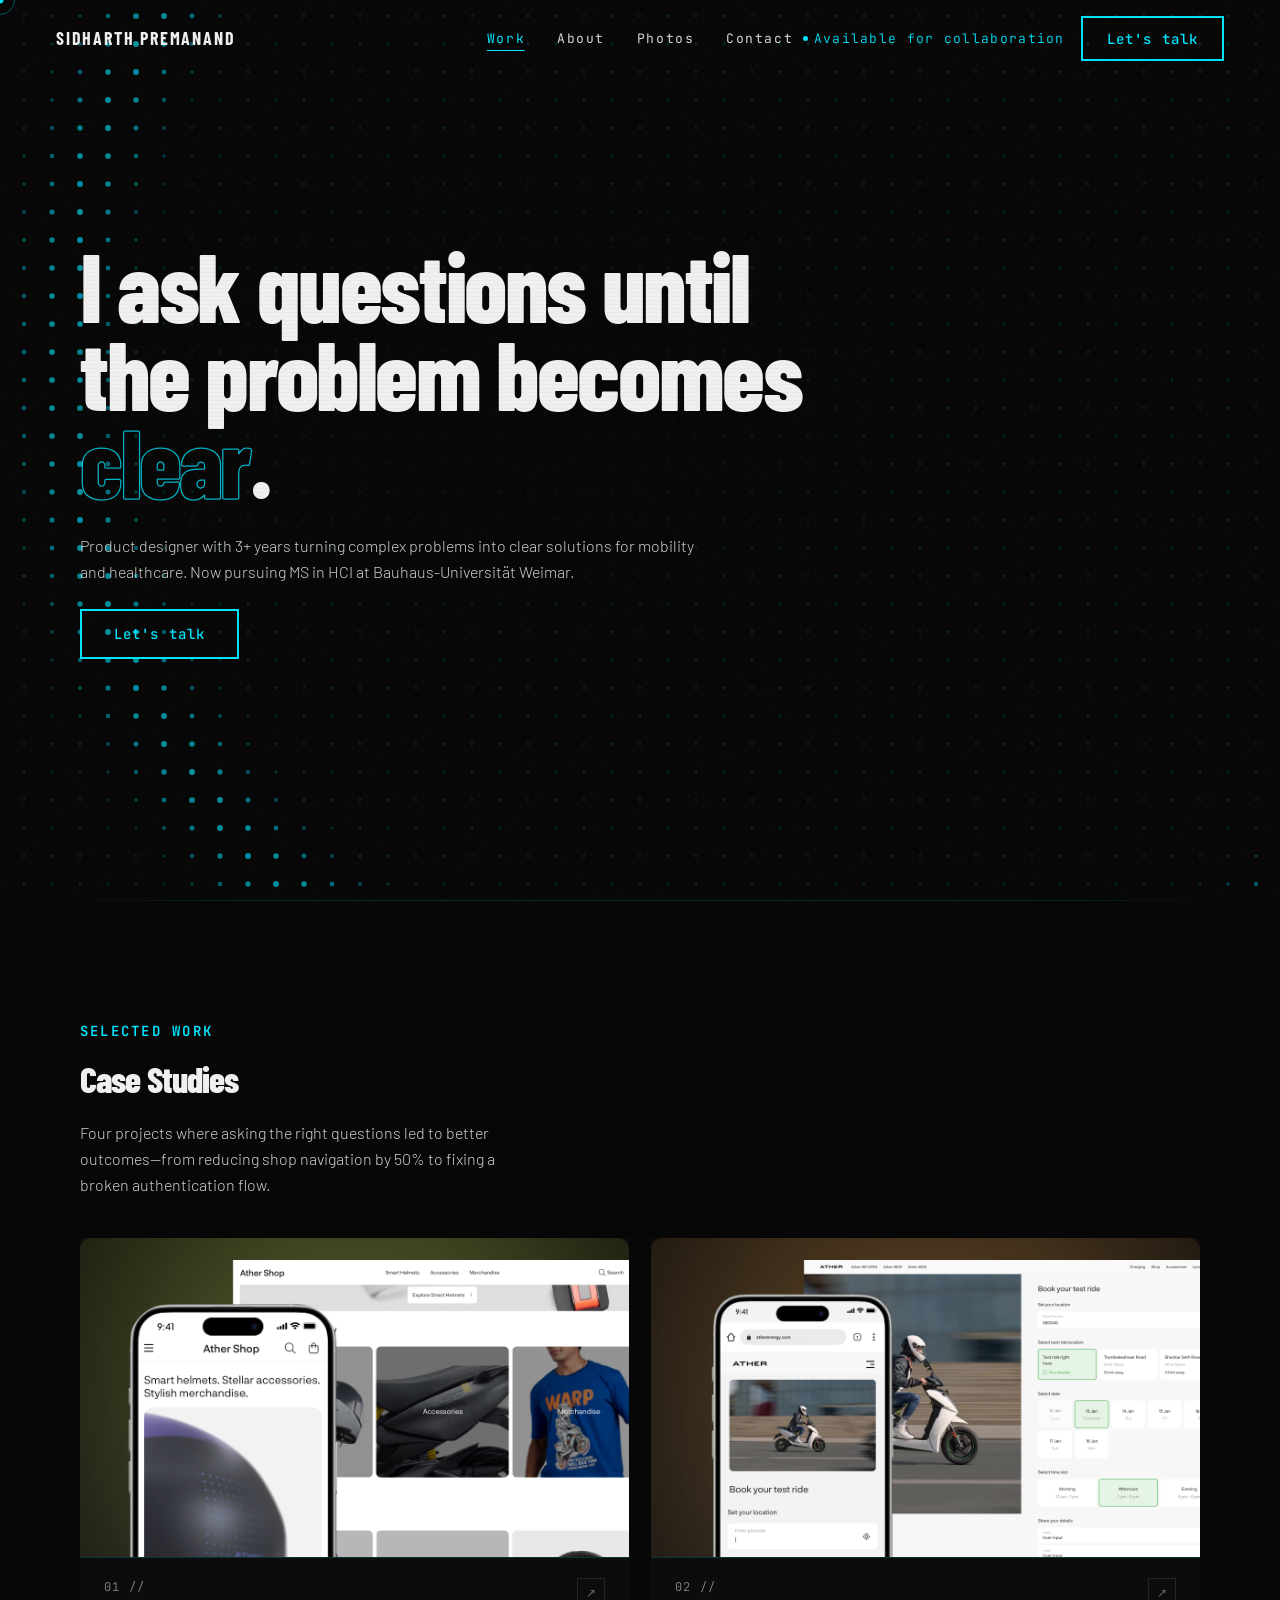
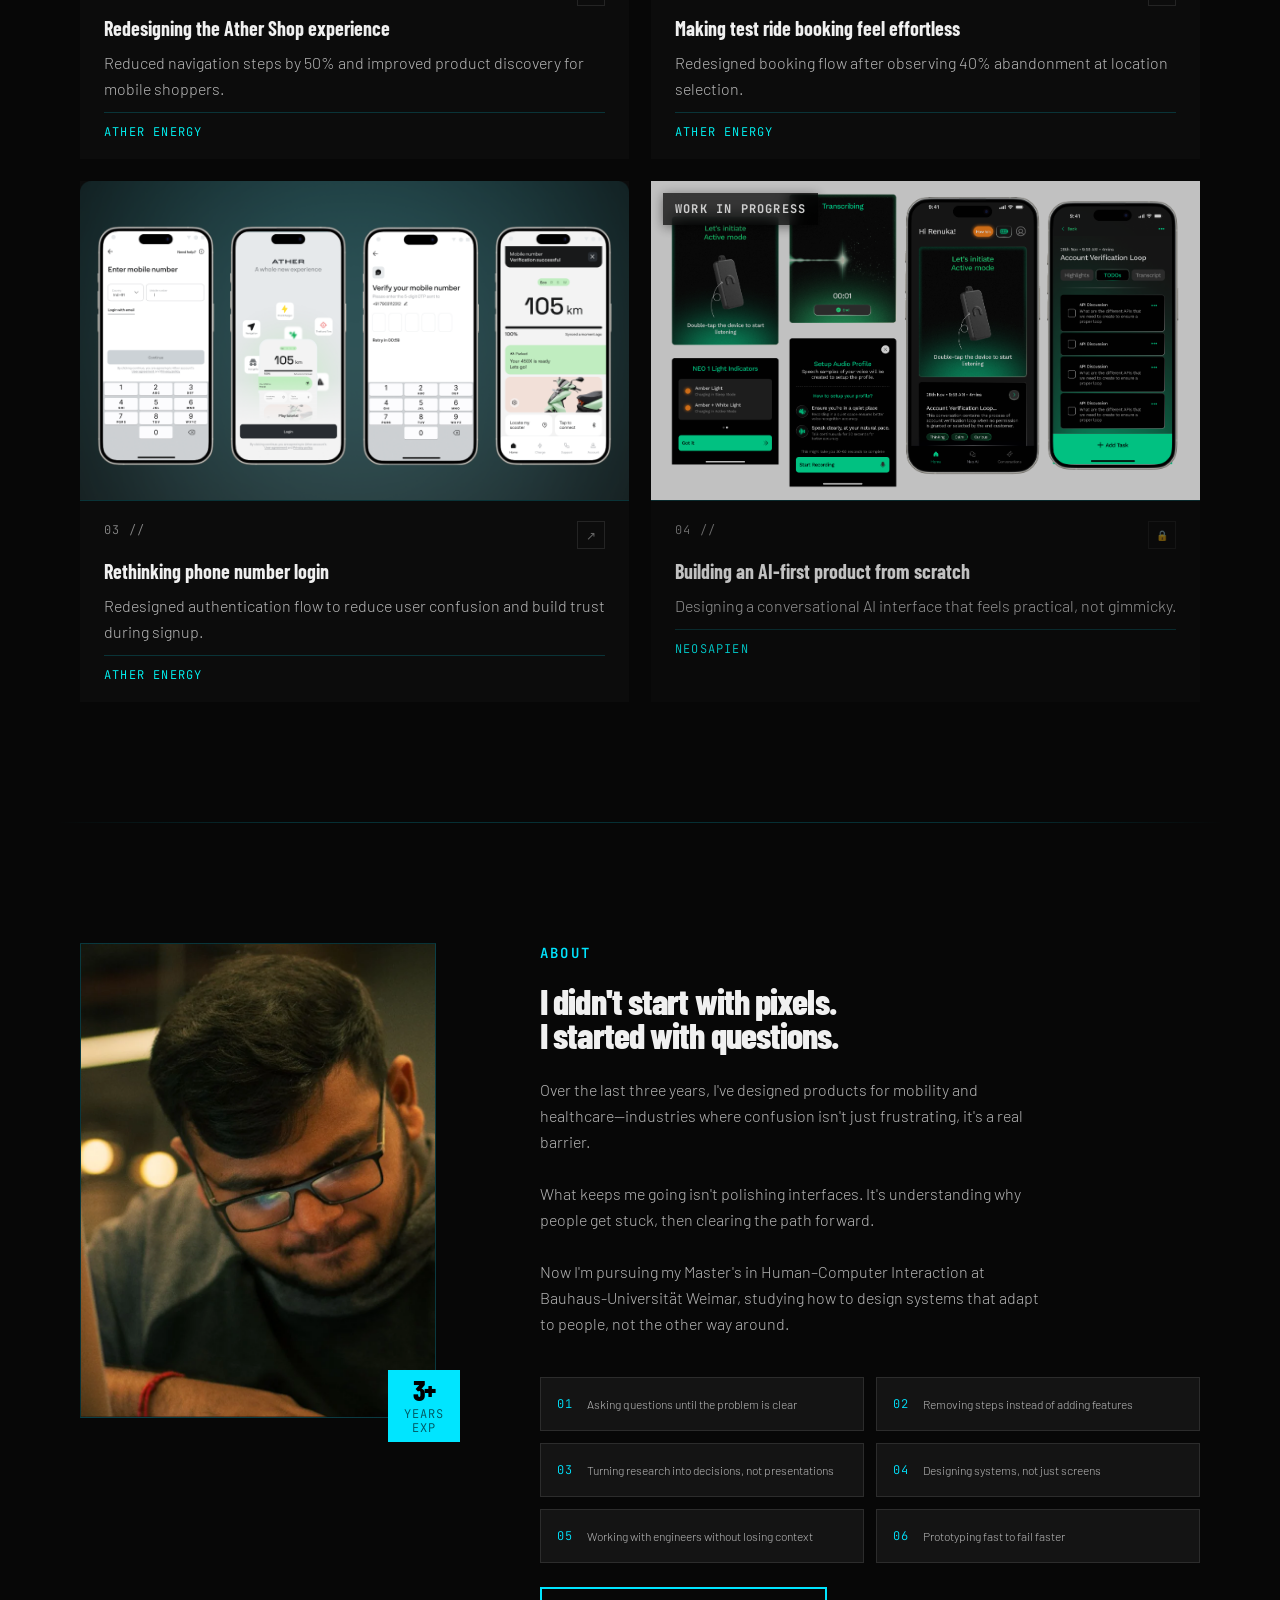
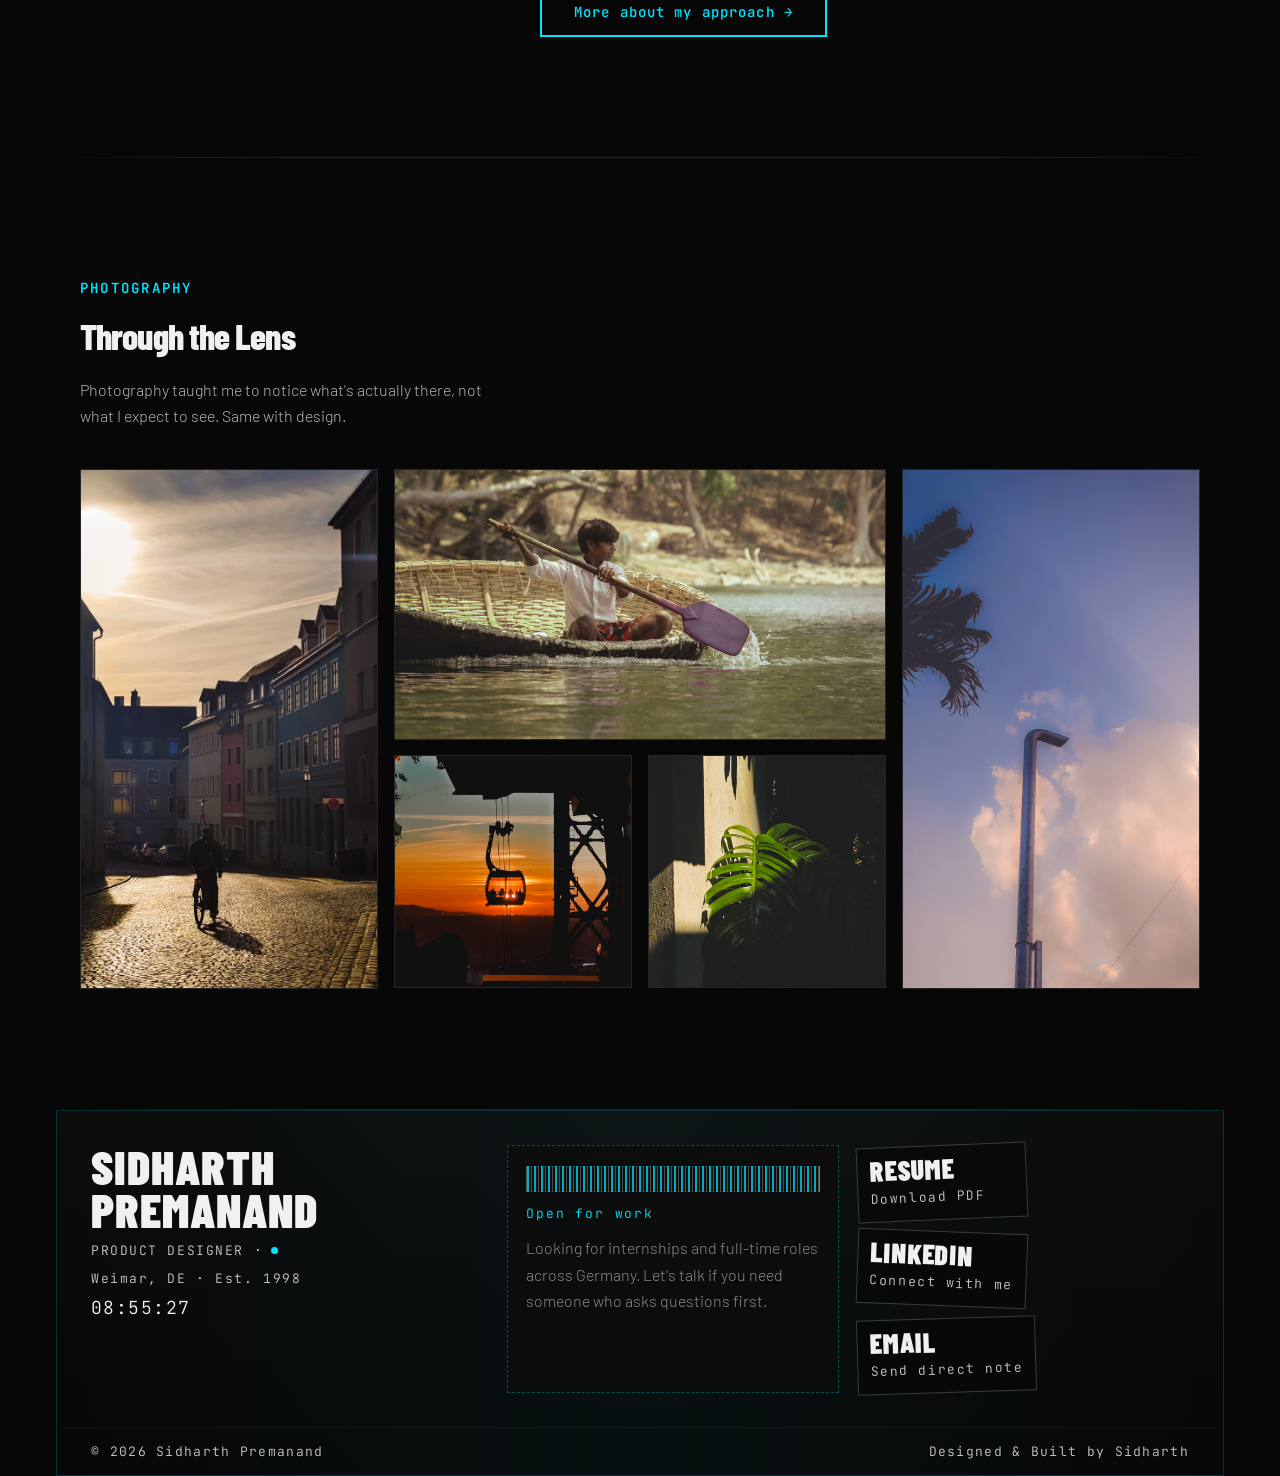
==== index.html @ a54f4f94 "First commit" ====
<!DOCTYPE html>
<html lang="en">
<head>
<meta charset="UTF-8">
<meta name="viewport" content="width=device-width, initial-scale=1.0">
<title>Sidharth Premanand — Digital Product Designer</title>
<meta name="description" content="Digital Product Designer with 3+ years experience in UX, mobility, and healthcare. Currently pursuing MS in HCI at Bauhaus-Universität Weimar, Germany.">
<meta name="author" content="Sidharth Premanand">

<!-- Open Graph -->
<meta property="og:title" content="Sidharth Premanand — Digital Product Designer">
<meta property="og:description" content="Digital Product Designer with 3+ years experience in UX, mobility, and healthcare. Currently pursuing MS in HCI at Bauhaus-Universität Weimar.">
<meta property="og:type" content="website">
<meta property="og:image" content="assets/Hero image.webp">

<!-- Twitter Card -->
<meta name="twitter:card" content="summary_large_image">
<meta name="twitter:title" content="Sidharth Premanand — Digital Product Designer">
<meta name="twitter:description" content="Digital Product Designer with 3+ years experience in UX, mobility, and healthcare. Currently pursuing MS in HCI at Bauhaus-Universität Weimar.">
<meta name="twitter:image" content="assets/Hero image.webp">

<!-- Favicon -->
<link rel="icon" type="image/svg+xml" href="data:image/svg+xml,%3Csvg xmlns='http://www.w3.org/2000/svg' viewBox='0 0 100 100'%3E%3Crect width='100' height='100' fill='%23070707'/%3E%3Ctext x='50' y='50' font-family='monospace' font-size='48' font-weight='bold' fill='%2300E5FF' text-anchor='middle' dominant-baseline='central'%3ESP%3C/text%3E%3C/svg%3E">
<link rel="preconnect" href="https://fonts.googleapis.com">
<link href="https://fonts.googleapis.com/css2?family=Barlow+Condensed:ital,wght@0,400;0,600;0,700;0,900;1,900&family=JetBrains+Mono:wght@300;400;500&family=Barlow:ital,wght@0,300;0,400;0,500;1,300&display=swap" rel="stylesheet">
<link rel="stylesheet" href="assets/css/styles.css?v=20261017a">
<link rel="stylesheet" href="assets/css/index.css">
<style>
:root{--cyan:#00E5FF;--cyan-dim:rgba(0,229,255,0.08);--cyan-border:rgba(0,229,255,0.18);--magenta:#FF006E;--yellow:#C8FF00;--white:#F0F0F0;--grey:#666;--grey-mid:#444;--grey-dim:#242424;--bg:#070707;--bg-card:#0c0c0c;--bg-raised:#121212;--radius-lg:0;--radius-md:0;--cta-padding-y:16px;--cta-padding-x:32px;--cta-font-size:0.875rem;--cta-nav-padding-y:10px;--cta-nav-padding-x:24px;--cta-nav-font-size:0.875rem;--cta-letter-spacing:0.08em;--type-hero:3.75rem;--type-hero-md:6rem;--type-section:2.25rem;--type-section-md:3rem;--type-card:1.25rem;--type-body:0.875rem;--type-body-md:1rem;--type-meta:0.75rem;--type-btn:0.875rem}
:is(.btn-primary,.btn-secondary,.section-more-link,.photo-view-more){box-sizing:border-box;height:auto;min-height:0;padding:var(--cta-padding-y) var(--cta-padding-x);display:inline-flex;align-items:center;justify-content:center;font-size:var(--type-btn);font-weight:500;letter-spacing:var(--cta-letter-spacing);line-height:1;text-decoration:none;border-radius:var(--radius-lg)}
.nav-cta{box-sizing:border-box;height:auto;min-height:0;padding:var(--cta-nav-padding-y) var(--cta-nav-padding-x);display:inline-flex;align-items:center;justify-content:center;font-size:var(--type-btn);font-weight:500;letter-spacing:var(--cta-letter-spacing);line-height:1;text-decoration:none;border-radius:var(--radius-lg)}
:is(.nav-cta,.btn-primary,.btn-secondary,.section-more-link,.photo-view-more) span{line-height:1}
*,*::before,*::after{box-sizing:border-box;margin:0;padding:0}::selection{background:var(--cyan);color:#000}html{scroll-behavior:smooth}
body{background:var(--bg);color:var(--white);font-family:'Barlow',sans-serif;font-weight:300;overflow-x:hidden}
body::before{content:'';position:fixed;inset:0;background-image:url("data:image/svg+xml,%3Csvg viewBox='0 0 200 200' xmlns='http://www.w3.org/2000/svg'%3E%3Cfilter id='n'%3E%3CfeTurbulence type='fractalNoise' baseFrequency='0.85' numOctaves='4' stitchTiles='stitch'/%3E%3C/filter%3E%3Crect width='100%25' height='100%25' filter='url(%23n)' opacity='0.04'/%3E%3C/svg%3E");pointer-events:none;z-index:1000;opacity:0.45}
.scanlines{position:fixed;inset:0;pointer-events:none;z-index:999;background:repeating-linear-gradient(0deg,transparent,transparent 3px,rgba(0,0,0,0.025) 3px,rgba(0,0,0,0.025) 4px)}

/* NAV */
nav{position:fixed;top:0;left:0;right:0;padding:16px 56px;display:flex;justify-content:space-between;align-items:center;background:transparent;border-bottom:1px solid transparent;z-index:500;transition:background 0.4s,backdrop-filter 0.4s,border-color 0.4s}
nav.scrolled{background:rgba(7,7,7,0.9);backdrop-filter:blur(18px);border-color:var(--cyan-border)}
.nav-brand{font-family:'Barlow Condensed',sans-serif;font-weight:700;font-size:18px;letter-spacing:0.1em;color:var(--white);text-decoration:none;text-transform:uppercase}
.nav-center{position:absolute;left:50%;transform:translateX(-50%);display:flex;align-items:center;gap:32px}
.nav-link{font-family:'JetBrains Mono',monospace;font-size:9px;color:var(--grey);text-decoration:none;letter-spacing:0.12em;text-transform:uppercase;transition:color 0.2s;position:relative}
.nav-link::after{content:'';position:absolute;bottom:-3px;left:0;right:0;height:1px;background:var(--cyan);transform:scaleX(0);transform-origin:left;transition:transform 0.22s ease}
.nav-link:hover{color:var(--white)}.nav-link:hover::after,.nav-link.active::after{transform:scaleX(1)}.nav-link.active{color:var(--cyan)}
.nav-right{display:flex;align-items:center;gap:16px}
.nav-status{font-family:'JetBrains Mono',monospace;font-size:9px;color:var(--cyan);display:flex;align-items:center;gap:6px;letter-spacing:0.1em}
.nav-status::before{content:'';width:5px;height:5px;background:var(--cyan);border-radius:50%;animation:blink 1.6s infinite}
.nav-cta{font-family:'JetBrains Mono',monospace;color:var(--cyan);text-transform:uppercase;border:2px solid var(--cyan);border-radius:var(--radius-lg);background:transparent;position:relative;overflow:hidden;transition:color .3s,border-color .3s}
.nav-cta span{position:relative;z-index:1}
@keyframes blink{0%,100%{opacity:1}50%{opacity:0.2}}

/* HERO */
.hero{min-height:100vh;min-height:100svh;display:block;padding:0;position:relative;overflow:hidden}
.sonar-grid{position:relative;isolation:isolate;overflow:hidden;cursor:crosshair;min-height:100vh;min-height:100svh;display:flex;flex-direction:column;justify-content:center;align-items:flex-start;padding:96px 80px;box-sizing:border-box}
.sonar-grid-canvas{position:absolute;inset:0;width:100%;height:100%;pointer-events:none;z-index:0;display:block}
.hero-readability{position:absolute;inset:0;z-index:0;pointer-events:none;background:radial-gradient(ellipse 34% 30% at 40% 45%,var(--bg) 0%,transparent 100%)}
.hero-left{position:relative;z-index:10;width:100%;max-width:42rem;margin-right:auto;text-align:left;align-self:flex-start;display:flex;flex-direction:column;align-items:flex-start;justify-content:center}
.hero-actions{display:flex;align-items:center;justify-content:flex-start;gap:16px;margin-top:24px;animation:fadeUp .8s .3s ease forwards;opacity:0}
.hero-actions a{position:relative;z-index:10;width:fit-content}
.hero-title{font-family:'Barlow Condensed',sans-serif;font-weight:800;font-size:var(--type-hero);line-height:.92;letter-spacing:-0.025em;text-transform:none;animation:fadeUp .8s .08s ease forwards;opacity:0;position:relative;text-align:left}
.hero-title-line{display:block}
.hero-title-line:nth-child(2){white-space:nowrap}
.hero-title [data-scramble]{display:inline-block}
.hero-title .outline{-webkit-text-stroke:1.25px rgba(0,229,255,.78);color:transparent}
.hero-highlight{white-space:nowrap}
.hero-sub{font-size:var(--type-body);line-height:1.625;color:rgba(255,255,255,.7);font-weight:300;max-width:620px;margin-top:28px;animation:fadeUp .8s .2s ease forwards;opacity:0;text-align:left}
@media(min-width:768px){
  .hero-title{font-size:var(--type-hero-md)}
  .hero-sub,.missions-desc,.photo-tagline,.about-body,.mission-tags,.text-body{font-size:var(--type-body-md)}
  .section-heading,.about-headline{font-size:var(--type-section-md)}
}
.btn-secondary{border:1px solid rgba(240,240,240,.22);background:transparent;color:rgba(240,240,240,.72);font-family:'JetBrains Mono',monospace;text-transform:uppercase;border-radius:var(--radius-lg);position:relative;overflow:hidden;transition:color .3s,border-color .3s,transform .2s ease}
.btn-secondary span{position:relative;z-index:1}
.btn-secondary:hover{transform:translateY(-2px);border-color:rgba(240,240,240,.5)}
.btn-primary{border:2px solid var(--cyan);background:transparent;color:var(--cyan);font-family:'JetBrains Mono',monospace;text-transform:uppercase;border-radius:var(--radius-lg);position:relative;overflow:hidden;transition:color .3s,border-color .3s,background .3s,transform .2s ease,box-shadow .3s ease}
.btn-primary span{position:relative;z-index:1}
.btn-primary:hover{transform:translateY(-2px);box-shadow:0 0 24px rgba(0,229,255,0.35),0 4px 20px rgba(0,229,255,0.25)}
.btn-primary-arrow{display:inline-block;margin-left:20px;color:#0A0A0A;transition:transform .25s ease}
.btn-primary:hover .btn-primary-arrow{transform:translateX(4px);color:#0A0A0A}
@keyframes fadeUp{from{opacity:0;transform:translateY(20px)}to{opacity:1;transform:translateY(0)}}
@keyframes glitch{0%,92%,100%{clip-path:none;transform:none}93%{clip-path:polygon(0 22%,100% 22%,100% 42%,0 42%);transform:translateX(-3px)}94%{clip-path:none;transform:none}96%{clip-path:polygon(0 62%,100% 62%,100% 80%,0 80%);transform:translateX(3px)}97%{clip-path:none;transform:none}}

@media(max-width:1050px){.sonar-grid{padding-left:56px;padding-right:56px}}

#missions,#about,#photos,#contact{scroll-margin-top:100px}

/* DIVIDER */
.divider{height:1px;margin:0 56px;background:linear-gradient(90deg,transparent,var(--cyan-border) 20%,var(--cyan-border) 80%,transparent)}

/* SHARED */
.reveal{opacity:0;transform:translateY(24px);transition:opacity 0.65s ease,transform 0.65s ease}.reveal.visible{opacity:1;transform:none}
.section-label{font-family:'JetBrains Mono',monospace;font-size:var(--type-meta);font-weight:500;letter-spacing:0.1em;text-transform:uppercase;color:var(--cyan)}
.section-heading{font-family:'Barlow Condensed',sans-serif;font-weight:800;text-transform:none;font-size:var(--type-section);line-height:0.95;letter-spacing:-0.025em}

/* MISSIONS */
.missions-section{padding:var(--space-section-y) 80px}
.missions-header{margin-bottom:var(--space-body-content)}
.missions-desc{font-size:var(--type-body);color:rgba(255,255,255,.7);max-width:420px;line-height:1.625;font-weight:300;text-align:left}
.archive-link{font-family:'JetBrains Mono',monospace;font-size:9px;color:var(--grey);letter-spacing:0.1em;text-decoration:none;text-transform:uppercase;transition:color 0.2s;display:inline-flex;align-items:center;gap:6px;margin-top:14px}
.archive-link:hover{color:var(--cyan)}

/* MISSION GRID */
.mission-grid{display:grid;grid-template-columns:repeat(2,minmax(0,1fr));gap:22px;align-items:stretch}
.mission-card{position:relative;display:flex;flex-direction:column;overflow:hidden;border-radius:var(--radius-lg);text-decoration:none;background:var(--bg-card);color:inherit;transition:background .3s ease,transform .3s var(--ease-premium),box-shadow .3s ease}
.mission-card:hover{background:var(--bg-raised);transform:translateY(-4px);box-shadow:0 12px 40px rgba(0,229,255,0.08)}
.mission-thumb{position:relative;height:320px;overflow:hidden;border-radius:var(--radius-lg) var(--radius-lg) 0 0;border-bottom:1px solid var(--cyan-border);flex-shrink:0}
.mission-thumb-bg{position:absolute;inset:0;background:linear-gradient(135deg,#0a1520,#001e30);background-size:cover,cover;background-position:center top,center top;background-repeat:no-repeat;transition:transform 0.6s cubic-bezier(0.2, 0.8, 0.2, 1);transform-origin:center top}
.th-m01{background-image:url(assets/images/m01-screens-wide.jpg)}
.th-m02{background-image:url(assets/images/m02-screens-wide.jpg)}
.th-m03{background-image:url(assets/images/m03-screens-wide.jpg)}
.th-m04{background-image:url(assets/m04-screens-all.png);background-color:#efefef;background-size:cover;background-position:center}
.mission-card:hover .mission-thumb-bg{transform:scale(1.06)}
.mission-scan{position:absolute;left:0;right:0;height:45%;top:-100%;opacity:0;pointer-events:none;background:linear-gradient(180deg,transparent,rgba(0,229,255,0.12),transparent);transition:top 0.6s ease,opacity 0.2s ease;z-index:2}
.mission-card:hover .mission-scan{top:100%;opacity:1}
.mission-lock-badge{position:absolute;top:12px;left:12px;z-index:6;display:inline-flex;align-items:center;gap:6px;background:rgba(0,0,0,0.72);box-shadow:0 2px 12px rgba(0,0,0,0.45);backdrop-filter:blur(8px);border:0;padding:7px 12px;border-radius:var(--radius-md);font-family:'JetBrains Mono',monospace;font-size:var(--type-meta);font-weight:700;color:#fff;letter-spacing:0.1em;text-transform:uppercase;max-width:calc(100% - 64px)}
.mission-wip-badge{position:absolute;top:12px;left:12px;z-index:6;font-family:'JetBrains Mono',monospace;font-size:var(--type-meta);font-weight:700;color:#fff;letter-spacing:0.1em;border:0;background:rgba(0,0,0,0.72);box-shadow:0 2px 12px rgba(0,0,0,0.45);padding:7px 12px;border-radius:var(--radius-md);text-transform:uppercase}
.mission-card-body{display:flex;flex-direction:column;gap:10px;padding:20px 24px 18px;overflow:hidden}
.mission-card-top{display:flex;justify-content:space-between;align-items:flex-start;gap:12px;margin-bottom:0}
.mission-num{font-family:'JetBrains Mono',monospace;font-size:var(--type-meta);color:rgba(255,255,255,.5);letter-spacing:0.1em;text-transform:uppercase;transition:color 0.25s}
.mission-card:hover .mission-num{color:var(--cyan)}
.mission-title{font-family:'Barlow Condensed',sans-serif;font-weight:700;font-size:var(--type-card);line-height:1.2;text-transform:none;letter-spacing:0;color:var(--white);margin-bottom:0;transition:color 0.25s ease}
.mission-card:hover .mission-title{color:var(--cyan)}
.mission-tags{font-family:'Barlow',sans-serif;font-size:var(--type-body);color:rgba(255,255,255,.7);letter-spacing:0;font-weight:300;line-height:1.625;display:-webkit-box;-webkit-box-orient:vertical;-webkit-line-clamp:3;overflow:hidden;max-height:4.875em;text-transform:none}
.mission-client{margin-top:0;padding-top:10px;border-top:1px solid var(--cyan-border);font-family:'JetBrains Mono',monospace;font-size:var(--type-meta);color:#00FFFF;letter-spacing:0.1em;text-transform:uppercase;line-height:1.5;transition:color 0.25s ease}
.mission-card:hover .mission-client{color:#00FFFF}
.mission-arrow{width:28px;height:28px;flex-shrink:0;border:1px solid var(--grey-dim);border-radius:var(--radius-lg);display:flex;align-items:center;justify-content:center;font-size:12px;color:var(--grey);transition:border-color 0.25s,background 0.25s,color 0.25s,transform 0.25s}
.mission-card:hover .mission-arrow{border-color:var(--cyan);color:var(--cyan);background:var(--cyan-dim);transform:translate(2px,-2px)}
.mission-card-progress{position:absolute;bottom:0;left:0;right:0;height:1px;background:var(--cyan);transform:scaleX(0);transform-origin:left;transition:transform 0.4s ease;pointer-events:none}
.mission-card:hover .mission-card-progress{transform:scaleX(1)}
.mission-card-wip{opacity:1}

.mission-card-locked{cursor:default;opacity:0.8}
.mission-card-locked:hover{background:var(--bg-card);transform:none;box-shadow:none}
.mission-card-locked:hover .mission-thumb-bg{transform:none}
.mission-card-locked:hover .mission-scan{display:none}
.mission-card-locked:hover .mission-num{color:var(--grey)}
.mission-card-locked:hover .mission-title{color:var(--white)}
.mission-card-locked:hover .mission-client{color:#00FFFF}
.mission-card-locked:hover .mission-arrow{border-color:var(--grey-dim);color:var(--grey);background:transparent;transform:none}
.mission-card-locked:hover .mission-card-progress{transform:scaleX(0)}
.mission-card-locked .mission-arrow{font-size:10px;opacity:0.6}
.mission-card-locked .mission-lock-badge{color:#fff;border:0;background:rgba(0,0,0,0.72);box-shadow:0 2px 12px rgba(0,0,0,0.45)}

/* ABOUT */
.about-section{padding:var(--space-section-y) 80px;display:grid;grid-template-columns:380px 1fr;gap:80px;align-items:start}
.about-visual{position:relative;padding-bottom:24px;padding-right:24px;width:fit-content}
.about-portrait-frame{aspect-ratio:3/4;border:1px solid var(--cyan-border);border-radius:var(--radius-lg);overflow:hidden;position:relative;background:linear-gradient(135deg,#0d1a1f,#0a0a0a)}
.about-portrait-frame img{width:100%;height:100%;object-fit:cover;object-position:top;display:block}
.about-exp{position:absolute;bottom:0;right:0;width:72px;height:72px;background:var(--cyan);padding:8px;border-radius:var(--radius-lg);text-align:center;display:flex;flex-direction:column;align-items:center;justify-content:center;min-width:0}
.about-exp-num{font-family:'Barlow Condensed',sans-serif;font-weight:800;font-size:1.75rem;color:#000;line-height:1;letter-spacing:-0.025em}
.about-exp-label{font-family:'JetBrains Mono',monospace;font-size:var(--type-meta);color:rgba(0,0,0,0.65);letter-spacing:0.1em;margin-top:3px;text-transform:uppercase;line-height:1.2}
.about-headline{font-family:'Barlow Condensed',sans-serif;font-weight:800;font-size:var(--type-section);text-transform:none;line-height:0.95;letter-spacing:-0.025em}
.about-body{font-size:var(--type-body);line-height:1.625;color:rgba(255,255,255,.7);font-weight:300;max-width:500px}
.skills-row{counter-reset:skill;display:grid;grid-template-columns:repeat(2,minmax(0,1fr));gap:12px;border:0;background:transparent;margin-top:var(--space-body-content)}
.skill-tag{counter-increment:skill;display:flex;align-items:center;justify-content:flex-start;gap:14px;min-height:54px;padding:12px 16px;border:1px solid rgba(255,255,255,.1);border-radius:var(--radius-lg);background:rgba(255,255,255,.05);font-family:'Barlow',sans-serif;font-size:var(--type-body);color:rgba(255,255,255,.7);letter-spacing:0;font-weight:300;text-align:left;text-transform:none;transition:background .25s,color .25s,transform .2s ease,border-color .25s}
.skill-tag::before{content:'0' counter(skill);color:var(--cyan);font-family:'JetBrains Mono',monospace;font-size:var(--type-meta);letter-spacing:0.1em;text-transform:uppercase;transition:transform .2s ease}
.skill-tag:hover{background:rgba(255,255,255,.08);border-color:rgba(255,255,255,.18);color:var(--white);transform:translateX(4px)}
.skill-tag:hover::before{transform:scale(1.1)}

/* PHOTOGRAPHY */
.photo-section{padding:var(--space-section-y) 80px}
.photo-header{margin-bottom:var(--space-body-content)}
.photo-tagline{font-size:var(--type-body);color:rgba(255,255,255,.7);max-width:420px;line-height:1.625;font-weight:300;text-align:left}
.photo-tagline em{color:rgba(255,255,255,.7);font-style:italic}
.photo-view-more{border:1px solid var(--cyan);border-radius:var(--radius-lg);font-family:'JetBrains Mono',monospace;font-size:var(--type-btn);font-weight:500;color:var(--cyan);text-transform:none;width:fit-content}
@media (max-width:1200px){
  .missions-section{padding:var(--space-section-y) 56px}
  .about-section{padding:var(--space-section-y) 56px;gap:56px}
  .photo-section{padding:var(--space-section-y) 56px}
}

@media (max-width:900px){
  .about-section{grid-template-columns:1fr;gap:40px;padding:var(--space-section-y) 56px}
  .about-visual{width:100%;max-width:380px;margin:0 auto}
  .mission-grid{grid-template-columns:1fr;gap:16px}
  .mission-card{height:auto;min-height:0;max-height:none}
  .mission-card:hover{transform:translateY(-2px)}
  .photo-section{padding:var(--space-section-y) 56px}
  .photo-header{margin-bottom:var(--space-body-content)}
  .missions-desc{margin-top:0;text-align:left}
}

/* ===== MOBILE HOME (≤768px) — dedicated layout, not a scaled desktop ===== */
@media(max-width:768px){
  /* Nav — hide Let's talk CTA */
  .nav-cta{display:none!important}

  /* Hero */
  .hero,.sonar-grid{min-height:85vh!important;min-height:85svh!important}
  .sonar-grid{padding:104px 0 72px!important;justify-content:center;padding-top:96px!important}
  .hero-left{width:100%!important;max-width:100%!important;padding:0 24px;box-sizing:border-box}
  .hero-title{font-size:2.25rem!important;line-height:1.05!important;letter-spacing:-0.025em!important;font-weight:800!important}
  .hero-title-line{white-space:normal}
  .hero-title-line:nth-child(2){white-space:normal}
  .hero-highlight{white-space:normal}
  .hero-sub{margin-top:18px;max-width:100%!important;font-size:0.875rem!important;line-height:1.625!important;color:rgba(255,255,255,.7)!important}
  .hero-actions{margin-top:20px!important;flex-direction:row;align-items:flex-start!important;justify-content:flex-start!important}
  .hero-actions .btn-primary{
    width:fit-content!important;
    max-width:none!important;
    padding:16px 32px!important;
    font-size:0.875rem!important;
    font-weight:500!important;
    border-width:1px!important;
    box-sizing:border-box;
    outline:none!important;
    box-shadow:none!important;
    -webkit-tap-highlight-color:transparent;
  }
  .hero-actions .btn-primary:focus,
  .hero-actions .btn-primary:focus-visible{
    outline:none!important;
    box-shadow:none!important;
  }
  .hero-actions .btn-primary::after{display:none!important}
  .btn-secondary{width:fit-content}
  .scroll-hint,
  .hero-scroll-link{display:none!important}

  /* Sections pad */
  .missions-section,.about-section,.photo-section{padding:72px 24px!important}
  .divider{margin:0 24px}
  .section-label{font-size:0.75rem;margin-bottom:14px;letter-spacing:0.1em}
  .section-heading,.about-headline{font-size:2.25rem!important;font-weight:800!important;letter-spacing:-0.025em!important;text-transform:none!important;line-height:1!important}
  .missions-header,.photo-header{margin-bottom:28px}
  .missions-desc,.photo-tagline,.about-body{font-size:0.875rem!important;line-height:1.625!important;color:rgba(255,255,255,.7)!important;margin-top:12px;text-align:left;max-width:100%}

  /* Case studies */
  .mission-grid{grid-template-columns:1fr;gap:28px}
  .mission-card{height:auto;min-height:0;max-height:none}
  .mission-card:hover{transform:translateY(-2px);box-shadow:0 8px 24px rgba(0,229,255,0.06)}
  .mission-thumb{height:auto!important;aspect-ratio:4/3;max-height:none;border-radius:var(--radius-lg) var(--radius-lg) 0 0}
  .mission-thumb-num{display:none!important}
  .mission-card-body{padding:18px 20px}
  .mission-num{font-size:0.75rem!important;letter-spacing:0.1em}
  .mission-title{font-size:1.25rem!important;font-weight:700!important;line-height:1.25}
  .mission-tags{font-size:0.875rem!important;line-height:1.625!important;color:rgba(255,255,255,.7)!important}
  .mission-client{font-size:0.75rem!important;letter-spacing:0.1em;padding-top:8px;color:#00FFFF}

  /* About */
  .about-section{grid-template-columns:1fr;gap:36px!important}
  .about-visual{width:100%;max-width:100%;margin:0;padding:0;display:flex;flex-direction:column;align-items:flex-start}
  .about-portrait-frame{width:100%;max-width:280px;max-height:300px;aspect-ratio:4/3;margin:0}
  .about-portrait-frame img{object-position:top center}
  .about-exp{position:static!important;margin-top:1rem!important;align-self:flex-start;width:68px;height:68px}
  .about-exp-num{font-size:1.5rem}
  .about-exp-label{font-size:0.75rem}
  .about-body{margin-top:18px}
  .skills-row{margin-top:24px;grid-template-columns:1fr;gap:8px}
  .skill-tag{
    display:flex!important;
    flex-direction:row!important;
    align-items:center!important;
    justify-content:flex-start!important;
    gap:12px;
    padding:10px 12px!important;
    font-size:0.875rem!important;
    min-height:0!important;
    line-height:1.4;
  }
  .skill-tag::before{font-size:0.75rem;flex-shrink:0}
  .section-more-link{
    display:inline-flex!important;
    width:fit-content!important;
    max-width:100%;
    font-size:0.875rem!important;
    font-weight:500!important;
    padding:12px 18px;
    margin-top:20px;
    height:auto;
    box-sizing:border-box;
  }

  /* Photography → horizontal snap carousel */
  .photo-mosaic-grid{
    display:flex!important;
    flex-direction:row!important;
    flex-wrap:nowrap!important;
    overflow-x:auto!important;
    overflow-y:hidden!important;
    scroll-snap-type:x mandatory;
    -webkit-overflow-scrolling:touch;
    gap:14px!important;
    height:auto!important;
    margin-top:24px;
    margin-left:-24px;
    margin-right:-24px;
    width:calc(100% + 48px);
    padding:0 0 6px;
    padding-left:24px!important;
    padding-right:24px!important;
    scrollbar-width:thin;
  }
  .photo-mosaic-center,
  .photo-mosaic-subgrid{
    display:contents!important;
  }
  .photo-tile,
  .photo-tile--left,
  .photo-tile--right,
  .photo-tile--center-wide,
  .photo-tile--sub{
    flex:0 0 80%!important;
    min-width:80%!important;
    width:80%!important;
    height:240px!important;
    scroll-snap-align:start;
    scroll-snap-stop:always;
  }

  /* Footer stamps — refined outline buttons */
  .footer-stamp{
    padding:0.5rem 1rem!important;
    border-radius:0!important;
    background:transparent!important;
    border:1px solid rgba(255,255,255,0.2)!important;
  }
  .footer-stamp-name{font-size:0.875rem!important;font-weight:500!important}
}

.section-more-link{margin-top:24px;border:2px solid var(--cyan);border-radius:var(--radius-lg);font-family:'JetBrains Mono',monospace;color:var(--cyan);text-transform:uppercase;font-size:var(--type-btn);font-weight:500;padding:var(--cta-padding-y) var(--cta-padding-x);width:fit-content;transition:background var(--duration-hover) var(--ease-premium),color var(--duration-hover) var(--ease-premium),transform var(--duration-hover) var(--ease-premium)}
.section-more-link:hover{background:var(--cyan);color:#000;gap:14px}

::-webkit-scrollbar{width:2px}::-webkit-scrollbar-track{background:transparent}::-webkit-scrollbar-thumb{background:var(--cyan-border)}

/* CUSTOM CURSOR */
#cursor-dot{position:fixed;width:7px;height:7px;background:var(--cyan);border-radius:50%;pointer-events:none;z-index:9999;transform:translate(-50%,-50%)}
#cursor-ring{position:fixed;width:30px;height:30px;border:1px solid rgba(0,229,255,0.35);border-radius:50%;pointer-events:none;z-index:9998;transform:translate(-50%,-50%);transition:width 0.3s,height 0.3s,border-color 0.3s}
body.has-custom-cursor{cursor:none}
body.has-custom-cursor *{cursor:none}
</style>
</head>
<body>
<div id="cursor-dot"></div>
<div id="cursor-ring"></div>
<div class="scanlines"></div>

<!-- NAV -->
<nav id="nav">
  <a href="index.html" class="nav-brand">Sidharth Premanand</a>
  <div class="nav-center">
    <a href="#missions" class="nav-link active">Work</a>
    <a href="#about" class="nav-link">About</a>
    <a href="#photos" class="nav-link">Photos</a>
    <a href="#contact" class="nav-link">Contact</a>
  </div>
  <div class="nav-right">
    <div class="nav-status">Available for collaboration</div>
    <a href="#contact" class="nav-cta" data-cta-hover><span>Let's talk</span></a>
  </div>
</nav>

<!-- HERO -->
<div class="hero" id="hero">
  <div class="sonar-grid" data-sonar-grid>
    <canvas class="sonar-grid-canvas" aria-hidden="true"></canvas>
    <div class="hero-readability" aria-hidden="true"></div>
    <div class="hero-left">
      <h1 class="hero-title" id="hero-title" aria-label="I ask questions until the problem becomes clear. Then I design the solution.">
        <span class="hero-title-line"><span data-scramble>I ask questions until</span></span>
        <span class="hero-title-line"><span data-scramble>the problem becomes</span></span>
        <span class="hero-title-line"><span class="hero-highlight"><span class="outline" data-scramble>clear</span></span><span data-scramble>.</span></span>
      </h1>
      <p class="hero-sub">Product designer with 3+ years turning complex problems into clear solutions for mobility and healthcare. Now pursuing MS in HCI at Bauhaus-Universität Weimar.</p>
      <div class="hero-actions">
        <a href="#contact" class="btn-primary" data-cta-hover><span>Let's talk</span></a>
      </div>
    </div>
  </div>
</div>

<div class="divider"></div>

<!-- MISSIONS -->
<div class="missions-section reveal" id="missions">
  <div class="missions-header">
    <div class="section-stack">
      <div class="section-label">Selected Work</div>
      <h2 class="section-heading">Case Studies</h2>
      <p class="missions-desc text-body">Four projects where asking the right questions led to better outcomes—from reducing shop navigation by 50% to fixing a broken authentication flow.</p>
    </div>
  </div>
  <div class="mission-grid">
    <a href="missions/mission-02-ather-shop.html?v=20260823d" class="mission-card">
      <div class="mission-thumb">
        <div class="mission-thumb-bg th-m02"></div>
        <div class="mission-scan"></div>
      </div>
      <div class="mission-card-body">
        <div class="mission-card-top">
          <span class="mission-num">01 //</span>
          <span class="mission-arrow">↗</span>
        </div>
        <div class="mission-title">Redesigning the Ather Shop experience</div>
        <div class="mission-tags">Reduced navigation steps by 50% and improved product discovery for mobile shoppers.</div>
        <div class="mission-client">Ather Energy</div>
      </div>
      <div class="mission-card-progress"></div>
    </a>
    <a href="missions/mission-03-test-ride.html?v=20260823d" class="mission-card">
      <div class="mission-thumb">
        <div class="mission-thumb-bg th-m03"></div>
        <div class="mission-scan"></div>
      </div>
      <div class="mission-card-body">
        <div class="mission-card-top">
          <span class="mission-num">02 //</span>
          <span class="mission-arrow">↗</span>
        </div>
        <div class="mission-title">Making test ride booking feel effortless</div>
        <div class="mission-tags">Redesigned booking flow after observing 40% abandonment at location selection.</div>
        <div class="mission-client">Ather Energy</div>
      </div>
      <div class="mission-card-progress"></div>
    </a>
    <a href="missions/mission-01-phone-login.html?v=20260823d" class="mission-card">
      <div class="mission-thumb">
        <div class="mission-thumb-bg th-m01"></div>
        <div class="mission-scan"></div>
      </div>
      <div class="mission-card-body">
        <div class="mission-card-top">
          <span class="mission-num">03 //</span>
          <span class="mission-arrow">↗</span>
        </div>
        <div class="mission-title">Rethinking phone number login</div>
        <div class="mission-tags">Redesigned authentication flow to reduce user confusion and build trust during signup.</div>
        <div class="mission-client">Ather Energy</div>
      </div>
      <div class="mission-card-progress"></div>
    </a>
    <div class="mission-card mission-card-locked">
      <div class="mission-thumb">
        <div class="mission-thumb-bg th-m04"></div>
        <div class="mission-scan"></div>
        <div class="mission-lock-badge">WORK IN PROGRESS</div>
      </div>
      <div class="mission-card-body">
        <div class="mission-card-top">
          <span class="mission-num">04 //</span>
          <span class="mission-arrow">🔒</span>
        </div>
        <div class="mission-title">Building an AI-first product from scratch</div>
        <div class="mission-tags">Designing a conversational AI interface that feels practical, not gimmicky.</div>
        <div class="mission-client">Neosapien</div>
      </div>
      <div class="mission-card-progress"></div>
    </div>
  </div>
</div>

<div class="divider"></div>

<!-- ABOUT -->
<div class="about-section reveal" id="about">
  <div class="about-visual">
    <div class="about-portrait-frame">
      <img src="assets/images/portrait-about.webp" alt="Sidharth Premanand" loading="lazy">
    </div>
    <div class="about-exp"><div class="about-exp-num">3+</div><div class="about-exp-label">Years Exp</div></div>
  </div>
  <div class="about-content">
    <div class="section-stack">
      <div class="section-label">About</div>
      <h2 class="about-headline">I didn't start with pixels.<br>I started with questions.</h2>
      <p class="about-body text-body">Over the last three years, I've designed products for mobility and healthcare—industries where confusion isn't just frustrating, it's a real barrier.<br><br>What keeps me going isn't polishing interfaces. It's understanding why people get stuck, then clearing the path forward.<br><br>Now I'm pursuing my Master's in Human–Computer Interaction at Bauhaus-Universität Weimar, studying how to design systems that adapt to people, not the other way around.</p>
    </div>
    <div class="skills-row">
      <div class="skill-tag">Asking questions until the problem is clear</div>
      <div class="skill-tag">Removing steps instead of adding features</div>
      <div class="skill-tag">Turning research into decisions, not presentations</div>
      <div class="skill-tag">Designing systems, not just screens</div>
      <div class="skill-tag">Working with engineers without losing context</div>
      <div class="skill-tag">Prototyping fast to fail faster</div>
    </div>
    <a href="about.html" class="section-more-link" data-cta-hover><span>More about my approach <span class="cta-hover-arrow" aria-hidden="true">→</span></span></a>
  </div>
</div>

<div class="divider"></div>

<!-- PHOTOGRAPHY -->
<div class="photo-section" id="photos" data-photo-inview>
  <div class="photo-header">
    <div class="section-stack">
      <div class="section-label">Photography</div>
      <h2 class="section-heading">Through the Lens</h2>
      <p class="photo-tagline text-body">Photography taught me to notice what's actually there, not what I expect to see. Same with design.</p>
    </div>
  </div>

  <!-- Layout B: Balanced Gallery Mosaic -->
  <div class="photo-mosaic-grid">
    <!-- Left: Portrait Hero -->
    <div class="photo-tile photo-tile--left photo-card" aria-label="Portrait photograph">
      <img src="assets/images/Photos/Photo-01-structure.png" alt="Architectural vertical framing" width="800" height="1200" loading="lazy" decoding="async">
    </div>

    <!-- Center: Landscape Hero + 2 Sub-Details -->
    <div class="photo-mosaic-center">
      <div class="photo-tile photo-tile--center-wide photo-card" aria-label="Wide landscape photograph">
        <img src="assets/images/Photos/Photo-02-light.png" alt="Atmospheric landscape perspective" width="1600" height="900" loading="lazy" decoding="async">
      </div>
      <div class="photo-mosaic-subgrid">
        <div class="photo-tile photo-tile--sub photo-card" aria-label="Detail photograph">
          <img src="assets/images/Photos/Photo-03-detail.png" alt="Material texture and geometric details" width="800" height="800" loading="lazy" decoding="async">
        </div>
        <div class="photo-tile photo-tile--sub photo-card" aria-label="Urban photograph">
          <img src="assets/images/Photos/Photo-04-movement.png" alt="Urban moment and movement" width="800" height="800" loading="lazy" decoding="async">
        </div>
      </div>
    </div>

    <!-- Right: Portrait Complement -->
    <div class="photo-tile photo-tile--right photo-card" aria-label="Portrait photograph">
      <img src="assets/images/Photos/Photo-05-perspective.png" alt="Vertical perspective framing" width="800" height="1200" loading="lazy" decoding="async">
    </div>
  </div>

</div>

<div class="divider"></div>

<!-- FOOTER -->
<footer class="document-footer" id="contact">
  <div class="footer-main">
    <div class="footer-zone-left">
      <div class="footer-identity">SIDHARTH PREMANAND</div>
      <div class="footer-meta footer-meta--identity">
        PRODUCT DESIGNER · <span class="footer-city-dot"></span> Weimar, DE · Est. 1998
      </div>
      <div class="footer-clock" id="footer-time">--:--:--</div>
    </div>

    <div class="footer-ticket">
      <div class="footer-barcode" aria-hidden="true"></div>
      <div class="footer-ticket-label">Open for work</div>
      <p class="footer-ticket-copy">Looking for internships and full-time roles across Germany. Let's talk if you need someone who asks questions first.</p>
    </div>

    <div class="footer-stamps">
      <a class="footer-stamp" href="assets/docs/Resume.pdf" target="_blank" rel="noopener noreferrer">
        <span class="footer-stamp-name">Resume</span>
        <span class="footer-stamp-sub">Download PDF</span>
      </a>
      <a class="footer-stamp" href="https://www.linkedin.com/in/sidharthpremanand" target="_blank" rel="noopener noreferrer">
        <span class="footer-stamp-name">LinkedIn</span>
        <span class="footer-stamp-sub">Connect with me</span>
      </a>
      <a class="footer-stamp" href="mailto:sidharthpremux@gmail.com">
        <span class="footer-stamp-name">Email</span>
        <span class="footer-stamp-sub">Send direct note</span>
      </a>
    </div>
  </div>

  <div class="footer-bottom">
    <div class="footer-bottom-copy">© <span data-current-year>2026</span> Sidharth Premanand</div>
    <div class="footer-bottom-copy">Designed &amp; Built by Sidharth</div>
  </div>
</footer>

<script src="assets/js/main.js?v=20260824a"></script>
<script src="assets/js/sonar-grid.js"></script>
<script>
/* NAV SCROLL FROST + ACTIVE SECTION */
const nav=document.getElementById('nav');
const scrollSections=['missions','about','photos','contact'];
const scrollNavLinks=document.querySelectorAll('.nav-center .nav-link');
window.addEventListener('scroll',()=>{
  nav.classList.toggle('scrolled',scrollY>60);
  let current='';
  scrollSections.forEach(id=>{
    const el=document.getElementById(id);
    if(!el)return;
    if(el.getBoundingClientRect().top<=120)current=id;
  });
  scrollNavLinks.forEach(link=>{
    const href=link.getAttribute('href');
    link.classList.toggle('active',
      href==='#'+current||
      (!current&&href==='#missions')
    );
  });
});
window.addEventListener('load',()=>window.dispatchEvent(new Event('scroll')));

/* TEXT SCRAMBLE */
const CHARS='ABCDEFGHIJKLMNOPQRSTUVWXYZabcdefghijklmnopqrstuvwxyz0123456789@#%&*';
function scrambleNode(node,delay){
  const orig=node.textContent;if(!orig.trim())return;
  if(window.matchMedia('(prefers-reduced-motion:reduce)').matches){node.textContent=orig;return}
  const width=node.getBoundingClientRect().width;
  node.style.width=`${Math.ceil(width)}px`;
  let iter=0;
  setTimeout(()=>{
    const iv=setInterval(()=>{
      node.textContent=orig.split('').map((c,i)=>c===' '?' ':i<iter?c:CHARS[Math.floor(Math.random()*CHARS.length)]).join('');
      iter+=1.35;
      if(iter>=orig.length){node.textContent=orig;node.style.width='';clearInterval(iv)}
    },28);
  },delay);
}
window.addEventListener('load',()=>{
  const title=document.getElementById('hero-title');if(!title)return;
  title.querySelectorAll('[data-scramble]').forEach((node,index)=>scrambleNode(node,100+(index*105)));
});

/* SCROLL REVEAL */
const obs=new IntersectionObserver(entries=>{
  entries.forEach(e=>{if(e.isIntersecting)setTimeout(()=>e.target.classList.add('visible'),60)});
},{threshold:0.08});
document.querySelectorAll('.reveal').forEach(el=>obs.observe(el));

/* CUSTOM CURSOR */
const dot=document.getElementById('cursor-dot'),ring=document.getElementById('cursor-ring');
if(dot&&ring){
  document.body.classList.add('has-custom-cursor');
  let rx=0,ry=0,mx=0,my=0;
  document.addEventListener('mousemove',e=>{mx=e.clientX;my=e.clientY;dot.style.left=e.clientX+'px';dot.style.top=e.clientY+'px'});
  (function l(){rx+=(mx-rx)*0.1;ry+=(my-ry)*0.1;ring.style.left=rx+'px';ring.style.top=ry+'px';requestAnimationFrame(l)})();
  document.addEventListener('mouseover',e=>{
    if(e.target.closest('a,button,.mission-card:not(.mission-card-locked),.photo-tile,.btn-primary,.btn-secondary,.section-more-link,.skill-tag,.nav-link')){
      ring.style.width='44px';ring.style.height='44px';ring.style.borderColor='rgba(0,229,255,0.65)';
    }else{ring.style.width='30px';ring.style.height='30px';ring.style.borderColor='rgba(0,229,255,0.35)'}
  });
}
</script>
</body>
</html>
---- assets/css/styles.css ----
:root {
  --cyan: #00E5FF;
  --bg: #070707;
  --bg-card: #0c0c0c;
  --bg-raised: #141414;
  --white: #F5F5F5;
  --grey: #a3a3a3;
  --magenta: #FF006E;
  --cyan-border: rgba(0, 229, 255, 0.2);
  --radius-lg: 8px;
  --section-pad-x: 80px;
  --chrome-pad-x: 56px;
  --space-section-y: 120px;
  --space-tag-title: 20px;
  --space-title-body: 24px;
  --space-body-content: 40px;
  --space-grid-gap: 24px;
  --space-card-pad: 16px;
  --text-body: 16px;
  --text-small: 13px;
  --ease-premium: cubic-bezier(0.22, 1, 0.36, 1);
  --duration-hover: 220ms;
  --cta-height: auto;
  --cta-padding-y: 16px;
  --cta-padding-x: 32px;
  --cta-font-size: 0.875rem;
  --cta-nav-padding-y: 10px;
  --cta-nav-padding-x: 24px;
  --cta-nav-font-size: 0.875rem;
  --cta-letter-spacing: 0.08em;
}

*,
*::before,
*::after {
  box-sizing: border-box;
}

body {
  margin: 0;
  background: var(--bg);
  color: var(--white);
  font-family: "Barlow", sans-serif;
  font-weight: 300;
  line-height: 1.5;
  overflow-x: clip;
}

html {
  scroll-padding-top: 88px;
}

img,
video,
canvas,
svg {
  max-width: 100%;
}

button,
input,
textarea,
select {
  font: inherit;
}

a:focus-visible,
button:focus-visible,
input:focus-visible,
textarea:focus-visible,
select:focus-visible,
[tabindex]:focus-visible {
  outline: 2px solid var(--cyan);
  outline-offset: 3px;
}

.section-label {
  display: block;
  margin: 0 0 var(--space-tag-title);
  font-family: "JetBrains Mono", monospace;
  font-size: 14px;
  font-weight: 600;
  color: var(--cyan);
  letter-spacing: 0.16em;
  text-transform: uppercase;
}

.section-heading {
  font-family: "Barlow Condensed", sans-serif;
  font-weight: 900;
  text-transform: uppercase;
  font-size: clamp(42px, 5vw, 72px);
}

/* Premium design language primitives */
.section-stack {
  display: flex;
  flex-direction: column;
}

.section-stack>.section-label {
  margin-bottom: var(--space-tag-title);
}

.section-stack>.section-heading,
.section-stack>.about-headline,
.section-stack>.recognition-heading,
.section-stack>.contact-heading,
.section-stack>.hero-title {
  margin: 0 0 var(--space-title-body);
}

.section-stack+.hero-sub {
  margin-top: var(--space-title-body);
}

.section-stack>.text-body,
.section-stack>.missions-desc,
.section-stack>.photo-tagline,
.section-stack>.about-body {
  margin: 0 0 var(--space-body-content);
}

.section-stack> :last-child {
  margin-bottom: 0;
}

.text-body {
  font-size: var(--text-body);
  line-height: 1.65;
  max-width: 65ch;
}

.text-small {
  font-size: var(--text-small);
  line-height: 1.5;
}

.hero-highlight {
  white-space: nowrap;
}

.mission-thumb-num {
  display: none !important;
}

@keyframes fadeUp {
  from {
    opacity: 0;
    transform: translateY(20px);
  }

  to {
    opacity: 1;
    transform: translateY(0);
  }
}

.scroll-hint {
  display: none;
}

.document-footer {
  margin: 0 var(--chrome-pad-x) 0;
  border: 1px solid var(--cyan-border);
  border-radius: var(--radius-lg);
  background: linear-gradient(180deg, rgba(12, 12, 12, 0.98), rgba(7, 7, 7, 0.98));
  position: relative;
  overflow: hidden;
}

.document-footer::before {
  content: "";
  position: absolute;
  inset: 0;
  background: linear-gradient(90deg, transparent, rgba(0, 229, 255, 0.04), transparent);
  pointer-events: none;
}

.footer-main {
  position: relative;
  display: grid;
  grid-template-columns: 1.2fr 1fr 1fr;
  gap: 18px;
  padding: 34px;
}

.footer-zone-left {
  display: flex;
  flex-direction: column;
  gap: 10px;
}

.footer-identity {
  font-family: "Barlow Condensed", sans-serif;
  font-weight: 900;
  font-size: clamp(34px, 4vw, 48px);
  line-height: 0.9;
  letter-spacing: 0.02em;
  text-transform: uppercase;
  color: var(--white);
}

.footer-meta {
  font-size: var(--text-body);
  color: rgba(240, 240, 240, 0.5);
  letter-spacing: 0;
  line-height: 1.55;
  font-weight: 300;
  text-transform: none;
}

.footer-meta--identity {
  font-family: "JetBrains Mono", monospace;
  font-size: var(--text-small);
  color: var(--grey);
  letter-spacing: 0.12em;
  text-transform: uppercase;
  display: flex;
  align-items: center;
  gap: 8px;
  flex-wrap: wrap;
}

.footer-city-dot {
  width: 7px;
  height: 7px;
  border-radius: 50%;
  background: var(--cyan);
  display: inline-block;
  flex-shrink: 0;
  animation: statusBlink 2.8s ease-in-out infinite;
}

.footer-clock {
  font-family: "JetBrains Mono", monospace;
  font-size: 18px;
  line-height: 1.1;
  letter-spacing: 0.08em;
  color: var(--white);
  font-variant-numeric: tabular-nums;
}

@keyframes statusBlink {

  0%,
  100% {
    opacity: 1;
  }

  50% {
    opacity: 0.35;
  }
}

.footer-barcode {
  height: 26px;
  border: 1px solid rgba(0, 229, 255, 0.14);
  border-radius: var(--radius-lg);
  background: repeating-linear-gradient(90deg,
      rgba(0, 229, 255, 0.72) 0 2px,
      transparent 2px 4px,
      rgba(240, 240, 240, 0.28) 4px 5px,
      transparent 5px 7px);
}

.footer-ticket {
  background: rgba(12, 12, 12, 0.86);
  border: 1px dashed rgba(0, 229, 255, 0.3);
  border-radius: var(--radius-lg);
  padding: 20px 18px;
  display: flex;
  flex-direction: column;
  gap: 12px;
  min-height: 168px;
}

.footer-ticket-label {
  font-family: "JetBrains Mono", monospace;
  font-size: var(--text-small);
  color: var(--cyan);
  letter-spacing: 0.14em;
  text-transform: uppercase;
}

.footer-ticket-copy {
  font-size: var(--text-body);
  line-height: 1.65;
  color: rgba(240, 240, 240, 0.55);
  font-weight: 300;
}

.footer-ticket>a[href^="mailto:"] {
  font-family: "JetBrains Mono", monospace;
  font-size: var(--text-small);
  color: var(--grey);
  letter-spacing: 0.12em;
  text-decoration: none;
  text-transform: none;
  transition: color var(--duration-hover) var(--ease-premium);
}

.footer-ticket>a[href^="mailto:"]:hover {
  color: var(--cyan);
}

.footer-stamps {
  display: flex;
  flex-wrap: wrap;
  align-content: flex-start;
  gap: 12px;
}

.footer-stamp {
  border: 1px solid rgba(240, 240, 240, 0.22);
  border-radius: var(--radius-lg);
  background: rgba(7, 7, 7, 0.65);
  padding: 10px 12px 12px;
  text-decoration: none;
  display: flex;
  flex-direction: column;
  min-width: 170px;
}

.footer-stamp:nth-child(1) {
  transform: rotate(-2.4deg);
}

.footer-stamp:nth-child(2) {
  transform: rotate(2.2deg);
}

.footer-stamp:nth-child(3) {
  transform: rotate(-1.8deg);
}

.footer-stamp-name {
  font-family: "Barlow Condensed", sans-serif;
  font-weight: 900;
  font-size: 28px;
  line-height: 0.9;
  letter-spacing: 0.03em;
  color: var(--white);
  text-transform: uppercase;
}

.footer-stamp-sub {
  margin-top: 6px;
  font-family: "JetBrains Mono", monospace;
  font-size: var(--text-small);
  letter-spacing: 0.12em;
  color: var(--grey);
  text-transform: uppercase;
}

.footer-bottom {
  position: relative;
  border-top: 1px solid rgba(255, 255, 255, 0.04);
  display: flex;
  justify-content: space-between;
  align-items: center;
  gap: 10px;
  padding: 14px 34px;
}

.footer-bottom-copy {
  font-family: "JetBrains Mono", monospace;
  font-size: var(--text-small);
  color: var(--grey);
  letter-spacing: 0.1em;
  text-transform: uppercase;
}

@media (max-width: 1100px) {
  .footer-main {
    grid-template-columns: 1fr;
    gap: 14px;
  }

  .footer-stamps {
    display: grid;
    grid-template-columns: repeat(3, minmax(0, 1fr));
  }

  .footer-stamp {
    min-width: 0;
  }
}

/* ==========================================================================
   THROUGH THE LENS — LAYOUT B: GALLERY MOSAIC
   ========================================================================== */
.photo-header {
  margin-bottom: var(--space-body-content);
}

.photo-tagline {
  font-size: 16px;
  color: rgba(240, 240, 240, 0.5);
  max-width: 420px;
  line-height: 1.65;
  font-weight: 300;
  text-align: left;
}

.photo-mosaic-grid {
  display: grid;
  grid-template-columns: 1fr 1.65fr 1fr;
  gap: 16px;
  height: 520px;
  margin-top: var(--space-body-content);
}

.photo-mosaic-center {
  display: flex;
  flex-direction: column;
  gap: 16px;
  height: 100%;
  min-height: 0;
}

.photo-mosaic-subgrid {
  flex: 1;
  display: grid;
  grid-template-columns: 1fr 1fr;
  gap: 16px;
  min-height: 0;
}

.photo-tile {
  position: relative;
  display: block;
  overflow: hidden;
  border-radius: var(--radius-lg);
  border: 1px solid rgba(255, 255, 255, 0.1);
  background: var(--bg-card);
  min-height: 0;
  text-decoration: none;
  color: inherit;
  transition: border-color var(--duration-hover) var(--ease-premium),
    box-shadow var(--duration-hover) var(--ease-premium),
    transform var(--duration-hover) var(--ease-premium);
}

.photo-tile--left,
.photo-tile--right {
  height: 100%;
}

.photo-tile--center-wide {
  flex: 1.15;
  height: 100%;
  min-height: 0;
}

.photo-tile--sub {
  height: 100%;
  min-height: 0;
}

.photo-tile img {
  width: 100%;
  height: 100%;
  object-fit: cover;
  display: block;
  transition: transform 0.6s var(--ease-premium);
}

.photo-tile:hover {
  border-color: var(--cyan);
  box-shadow: 0 8px 30px rgba(0, 229, 255, 0.12);
  transform: translateY(-2px);
}

.photo-tile:hover img {
  transform: scale(1.04);
}

.photo-tile-overlay {
  position: absolute;
  inset: 0;
  pointer-events: none;
  padding: 14px 16px;
  display: flex;
  align-items: flex-end;
  justify-content: space-between;
  background: linear-gradient(180deg, transparent 55%, rgba(7, 7, 7, 0.8) 100%);
  opacity: 0.9;
  transition: opacity 0.3s ease;
}

.photo-tile-tag {
  font-family: "JetBrains Mono", monospace;
  font-size: 10px;
  color: var(--cyan);
  letter-spacing: 0.12em;
  background: rgba(7, 7, 7, 0.76);
  -webkit-backdrop-filter: blur(8px);
  backdrop-filter: blur(8px);
  padding: 4px 8px;
  border: 1px solid rgba(0, 229, 255, 0.25);
  border-radius: var(--radius-lg);
}

.photo-quote-bar {
  display: flex;
  justify-content: space-between;
  align-items: center;
  gap: 28px;
  padding: 24px 32px;
  margin-top: 18px;
  border: 1px solid var(--cyan-border);
  background: var(--bg-card);
  border-radius: var(--radius-lg);
  transition: border-color var(--duration-hover) var(--ease-premium);
}

.photo-quote-bar:hover {
  border-color: rgba(0, 229, 255, 0.35);
}

.photo-quote-bar-left {
  display: flex;
  flex-direction: column;
  gap: 4px;
}

.photo-quote-kicker {
  font-family: "JetBrains Mono", monospace;
  font-size: 10px;
  color: var(--cyan);
  letter-spacing: 0.16em;
  text-transform: uppercase;
}

.photo-quote-statement {
  font-family: "Barlow", sans-serif;
  font-size: clamp(16px, 1.4vw, 19px);
  font-weight: 300;
  color: rgba(245, 245, 245, 0.9);
  line-height: 1.4;
  margin: 0;
}

.photo-quote-statement em {
  color: var(--cyan);
  font-style: normal;
  font-weight: 400;
}

@media (max-width: 980px) {
  .photo-mosaic-grid {
    grid-template-columns: 1fr;
    height: auto;
    gap: 14px;
  }

  .photo-tile--left,
  .photo-tile--right {
    height: 340px;
  }

  .photo-mosaic-center {
    height: auto;
    gap: 14px;
  }

  .photo-tile--center-wide {
    height: 280px;
  }

  .photo-mosaic-subgrid {
    height: 200px;
    gap: 14px;
  }

  .photo-quote-bar {
    flex-direction: column;
    align-items: flex-start;
    gap: 18px;
    padding: 22px;
  }
}

/* Mobile photography carousel (home) */
@media (max-width: 768px) {
  .photo-mosaic-grid {
    display: flex !important;
    flex-direction: row !important;
    flex-wrap: nowrap !important;
    overflow-x: auto !important;
    overflow-y: hidden !important;
    scroll-snap-type: x mandatory;
    -webkit-overflow-scrolling: touch;
    gap: 14px !important;
    height: auto !important;
    margin-top: 24px;
    margin-left: -24px;
    margin-right: -24px;
    width: calc(100% + 48px);
    padding: 0 24px 6px !important;
    scrollbar-width: thin;
  }

  .photo-mosaic-center,
  .photo-mosaic-subgrid {
    display: contents !important;
  }

  .photo-tile,
  .photo-tile--left,
  .photo-tile--right,
  .photo-tile--center-wide,
  .photo-tile--sub {
    flex: 0 0 80% !important;
    min-width: 80% !important;
    width: 80% !important;
    height: 240px !important;
    scroll-snap-align: start;
    scroll-snap-stop: always;
  }
}

@media (max-width: 640px) {
  .photo-quote-bar {
    padding: 18px 16px;
  }

  .photo-quote-statement {
    font-size: 15px;
  }
}

:is(.mission-card, .footer-stamp, .btn-primary, .btn-secondary, .nav-cta, .section-more-link, .photo-view-more) {
  transition:
    transform var(--duration-hover) var(--ease-premium),
    border-color var(--duration-hover) var(--ease-premium),
    box-shadow var(--duration-hover) var(--ease-premium),
    background var(--duration-hover) var(--ease-premium),
    color var(--duration-hover) var(--ease-premium);
}

.mission-card:hover {
  transform: translateY(-2px);
}

.footer-stamp:hover {
  border-color: var(--cyan);
  transform: rotate(0deg) translateY(-2px);
  box-shadow: 0 0 12px rgba(0, 229, 255, 0.15);
}

.btn-primary:hover,
.btn-secondary:hover,
.nav-cta:hover,
.section-more-link:hover,
.photo-view-more:hover {
  transform: translateY(-2px);
}

.photo-view-more>span {
  position: relative;
  z-index: 1;
}

@media (max-width: 760px) {
  .document-footer {
    margin-inline: 24px !important;
  }

  .footer-identity {
    font-size: 28px !important;
  }

  .footer-meta,
  .footer-meta--identity,
  .footer-ticket-copy,
  .footer-bottom-copy,
  .footer-ticket-label {
    font-size: 14px !important;
    line-height: 1.55 !important;
  }

  .footer-stamps {
    display: flex !important;
    flex-direction: column !important;
    gap: 12px !important;
    width: 100%;
  }

  .footer-stamp {
    min-width: 0 !important;
    width: 100%;
    transform: none !important;
    background: transparent !important;
    border: 1px solid rgba(255, 255, 255, 0.2) !important;
    border-radius: 0.375rem !important;
    padding: 0.5rem 1rem !important;
    flex-direction: row !important;
    align-items: center !important;
    justify-content: space-between !important;
  }

  .footer-stamp-name {
    font-size: 0.875rem !important;
    font-weight: 500 !important;
    line-height: 1.2 !important;
    letter-spacing: 0.06em !important;
  }

  .footer-stamp-sub {
    font-size: 11px !important;
    margin-top: 0 !important;
  }

  .footer-stamp:nth-child(1),
  .footer-stamp:nth-child(2),
  .footer-stamp:nth-child(3) {
    transform: none !important;
  }
}

.grid-1px {
  display: grid;
  gap: 1px;
  background: var(--cyan-border);
}

.card-surface {
  background: var(--bg-card);
  transition: background 0.25s ease;
}

.card-surface:hover {
  background: var(--bg-raised);
}

.about-visual {
  position: relative;
}

.sweep-cta {
  position: relative;
  overflow: hidden;
  isolation: isolate;
}

.sweep-cta::before {
  content: "";
  position: absolute;
  inset: 0;
  background: var(--cyan);
  transform: translateX(-100%);
  transition: transform 0.3s ease;
  z-index: -1;
}

.sweep-cta:hover::before,
.sweep-cta:focus-visible::before {
  transform: translateX(0);
}

.sweep-cta:focus-visible {
  outline: 1px solid var(--cyan);
  outline-offset: 2px;
}

/* Motion-style in-view reveal shared by the home and photography grids. */
[data-photo-inview] {
  opacity: 0;
  transition: opacity 0.35s ease;
}

[data-photo-inview] .photo-card,
[data-photo-inview] .photo-tile,
[data-photo-inview] .photo-side-card,
[data-photo-inview] .photo-note {
  opacity: 0;
  filter: blur(10px);
  transform: scale(0.8);
  transform-origin: center;
  transition:
    opacity 0.6s ease var(--photo-stagger, 0ms),
    transform 0.6s cubic-bezier(0.22, 1, 0.36, 1) var(--photo-stagger, 0ms),
    filter 0.6s ease var(--photo-stagger, 0ms);
  will-change: opacity, transform, filter;
}

[data-photo-inview].photo-inview-visible,
[data-photo-inview].photo-inview-visible .photo-card,
[data-photo-inview].photo-inview-visible .photo-tile,
[data-photo-inview].photo-inview-visible .photo-side-card,
[data-photo-inview].photo-inview-visible .photo-note {
  opacity: 1;
}

[data-photo-inview].photo-inview-visible .photo-card,
[data-photo-inview].photo-inview-visible .photo-tile,
[data-photo-inview].photo-inview-visible .photo-side-card,
[data-photo-inview].photo-inview-visible .photo-note {
  filter: blur(0);
  transform: scale(1);
}

/* Stable reading progress used across the project case studies. */
.project-scroll-shade {
  position: fixed;
  inset: 0 0 auto;
  z-index: 480;
  width: 100%;
  height: 96px;
  pointer-events: none;
  background: rgba(7, 7, 7, 0.62);
  -webkit-backdrop-filter: blur(18px);
  backdrop-filter: blur(18px);
  -webkit-mask-image: linear-gradient(to bottom, #000, transparent);
  mask-image: linear-gradient(to bottom, #000, transparent);
}

.project-scroll-track {
  position: fixed;
  inset: 0 0 auto;
  z-index: 2000;
  width: 100%;
  height: 2px;
  overflow: hidden;
  pointer-events: none;
  background: rgba(0, 229, 255, 0.1);
  contain: layout paint;
}

.project-scroll-progress {
  width: 100%;
  height: 100%;
  background: linear-gradient(90deg, #007987 0%, var(--cyan) 100%);
  box-shadow: none;
  transform: scale3d(0, 1, 1);
  transform-origin: left center;
  will-change: transform;
  backface-visibility: hidden;
}

/* A compact five-role type system aligned to the home scale:
   hero, section, title (card), body, meta. */
:root {
  --type-body: 0.875rem;
  --type-body-md: 1rem;
  --type-title: 1.25rem;
  --type-meta: 0.75rem;
  --cta-font-size: 0.875rem;
  --cta-nav-font-size: 0.875rem;
  /* Shared button height (nav Let's talk = 45px rendered) */
  --button-h: 45px;
}

.body-text,
.problem-body,
.step-body,
.decision-body,
.feature-body,
.obj-body,
.shop-comparison-copy,
.ride-comparison-copy {
  font-size: var(--type-body) !important;
  color: rgba(245, 245, 245, 0.88) !important;
  max-width: 65ch;
}

.problem-title,
.step-title,
.decision-title,
.feature-title,
.obj-title {
  font-size: var(--type-title) !important;
}

.hero-sub,
.about-body,
.photo-tagline,
.missions-desc {
  font-size: var(--type-body) !important;
  line-height: 1.625 !important;
  color: rgba(255, 255, 255, 0.7) !important;
}

.mission-title {
  font-size: var(--type-title) !important;
  font-weight: 700 !important;
}

.mission-num,
.mission-client,
.mission-wip-badge,
.photo-caption-label,
.about-exp-label,
.skill-tag,
.archive-link,
.hero-tag,
.portrait-tag,
.portrait-label,
.photo-header-right,
.footer-meta,
.footer-stamp-sub,
.footer-bottom-copy,
.footer-ticket-label,
.meta-label,
.data-key,
.data-val,
.decision-num,
.problem-num,
.result-index,
.result-target,
.stat-label,
.step-phase,
.cta-label,
.ba-tag,
.shop-comparison-hint,
.shop-comparison-kicker,
.shop-scroll-cue,
.shop-state-label,
.ride-comparison-hint,
.ride-comparison-kicker,
.ride-scroll-cue,
.ride-state-label {
  font-size: var(--type-meta) !important;
}

.mission-tags {
  font-size: var(--type-body) !important;
  line-height: 1.625 !important;
  color: rgba(255, 255, 255, 0.7) !important;
}

@media (min-width: 768px) {
  :root {
    --type-body: 1rem;
  }

  .hero-sub,
  .about-body,
  .photo-tagline,
  .missions-desc,
  .mission-tags,
  .body-text,
  .text-body {
    font-size: 1rem !important;
  }
}

.ba-list li {
  font-size: var(--type-body) !important;
}

/* Content is readable immediately; in-view effects are enhancement rather than a dependency. */
.section,
.reveal:not([data-photo-inview]) {
  opacity: 1 !important;
  transform: none !important;
}

.hero-title::after {
  content: none !important;
  display: none !important;
}

.hero-label,
.hero-title,
.hero-sub,
.hero-actions,
.portrait-frame,
.hero-tags,
.hero-meta {
  animation-duration: 0.48s !important;
  animation-delay: 0s !important;
}

.body-text,
.problem-body,
.step-body,
.decision-body,
.result-label,
.footer-meta,
.footer-stamp-sub,
.footer-bottom-copy,
.meta-label,
.data-key {
  color: rgba(245, 245, 245, 0.82) !important;
}

.nav-menu-toggle {
  display: none;
}

.pw-input-label {
  display: block;
  margin: 20px 0 8px;
  color: rgba(240, 240, 240, 0.78);
  font-family: "JetBrains Mono", monospace;
  font-size: 10px;
  letter-spacing: 0.12em;
  text-transform: uppercase;
}

/* 2026 visual refinement: keep the cybernetic identity, but let the work lead. */
.nav-link,
.nav-back,
.nav-status {
  font-size: var(--text-small) !important;
}

/* Navigation links - remove uppercase for better readability */
.nav-link,
.nav-back {
  color: rgba(245, 245, 245, 0.88) !important;
  text-transform: none !important;
  font-weight: 400;
}

.nav-link:hover,
.nav-link.active,
.nav-back:hover {
  color: var(--cyan) !important;
}

.hero-label {
  font-size: var(--text-small) !important;
  line-height: 1.55 !important;
  letter-spacing: 0.16em !important;
}

.hero-sub,
.missions-desc,
.photo-header-right,
.contact-body,
.shop-comparison-copy,
.ride-comparison-copy {
  color: rgba(245, 245, 245, 0.85) !important;
  max-width: 65ch;
}

.missions-section,
.about-section,
.photo-section {
  padding-top: 120px !important;
  padding-bottom: 120px !important;
}

body[data-project-page] .hero {
  min-height: auto !important;
  padding-bottom: var(--section-gap) !important;
  justify-content: flex-start !important;
  padding-top: calc(var(--nav-h) + 24px) !important;
}

.about-page .hero {
  min-height: 82svh !important;
  padding-bottom: 72px !important;
}

body[data-project-page] .hero-meta {
  margin-top: 36px !important;
}

body[data-project-page] .section {
  max-width: 72rem !important;
  margin-left: auto !important;
  margin-right: auto !important;
  padding-left: 1.5rem !important;
  padding-right: 1.5rem !important;
  box-sizing: border-box !important;
}

body[data-project-page] .cta-section {
  padding-top: var(--section-gap) !important;
  padding-bottom: var(--section-gap) !important;
}

body[data-project-page] .hero-label,
body[data-project-page] .meta-value.accent {
  color: var(--cyan) !important;
}

body[data-project-page] .hero-title .outline {
  -webkit-text-stroke-color: rgba(0, 229, 255, 0.42) !important;
}

body[data-project-page] .project-scroll-progress {
  background: linear-gradient(90deg, #007987 0%, var(--cyan) 100%) !important;
}

body[data-project-page] .hero-bg {
  background:
    radial-gradient(ellipse 54% 54% at 72% 36%, rgba(0, 229, 255, 0.075), transparent 66%),
    radial-gradient(ellipse 38% 58% at 22% 66%, rgba(255, 0, 110, 0.035), transparent 62%) !important;
}

body[data-project-page] .project-intro {
  position: relative;
  isolation: isolate;
  border-block: none !important;
  background:
    linear-gradient(90deg, rgba(0, 229, 255, 0.045), transparent 28%),
    radial-gradient(circle at 86% 20%, rgba(0, 229, 255, 0.055), transparent 30%),
    var(--bg);
  overflow: hidden;
}

body[data-project-page] .project-intro::before {
  content: "PROJECT CONTEXT";
  position: absolute;
  top: 32px;
  right: 80px;
  z-index: -1;
  color: rgba(0, 229, 255, 0.06);
  font-family: "Barlow Condensed", sans-serif;
  font-size: clamp(54px, 8vw, 112px);
  font-weight: 900;
  letter-spacing: 0.02em;
  line-height: 0.8;
  white-space: nowrap;
}



.back-link {
  display: inline-flex;
  align-items: center;
  gap: 10px;
  align-self: flex-start;
  margin: 0 0 var(--space-24);
  padding: 0 16px;
  min-height: var(--button-h);
  border: 1px solid var(--cyan);
  border-radius: 0;
  background: transparent;
  color: var(--cyan);
  font-family: "JetBrains Mono", monospace;
  font-size: 11px;
  line-height: 1.2;
  letter-spacing: 0.15em;
  text-decoration: none;
  transition: border-color 0.3s ease, color 0.3s ease;
}

/* Back to missions link: sticky for the whole page flow. Lives as the first child of
   .page-flow (hero → Continue Exploring), so from scroll 0 it parks itself 24px under
   the nav and stops at the end of the wrapper, above the footer. The wrapper is plain
   (no padding/margin/border/background), so nothing shifts; the hero keeps its own
   top padding and every hero element sits exactly where it did. */
.page-flow > .back-link {
  position: sticky;
  top: calc(var(--nav-h) + 24px);
  z-index: 40; /* above page content (<=2), below lightbox (50), shade (480), nav (500) */
  vertical-align: top; /* sits the inline-flex box flush with the wrapper's top: y = 0 */
  margin-left: var(--page-gutter); /* replaces the hero's left padding */
  /* Opaque fill while it rides over body text: the shared grey panel surface
     (same variable as the mission cards). Alpha 1, no blur. The hover fill is
     the paint-only gradient, which paints above this color. */
  background-color: var(--bg-card) !important; /* beats the interaction group's transparent fill */
  box-shadow: 0 8px 24px rgb(0 0 0 / 0.5);
}

.back-link::before {
  content: "←";
  color: var(--cyan);
}

.back-link:hover {
  border-color: var(--cyan);
  color: #041014;
}

.back-link:hover::before {
  transform: translateX(-3px);
}

/* At ≤760 the in-hero link (mission-04) sits in the hero's 24px flex gap, so it needs
   no extra margin. The wrappered sticky link (.page-flow > .back-link) is OUTSIDE the
   hero now and keeps its 24px margin so the hero lands exactly where it did before. */
@media (max-width: 760px) {
  body[data-project-page] .hero > .back-link {
    margin-bottom: 0 !important;
  }
}

/* Hero decorations sit above static content paint order; the in-flow
   back-link must stay clickable, so the overlays never take pointer events. */
body[data-project-page] .hero {
  isolation: isolate;
}

body[data-project-page] .hero-bg,
body[data-project-page] .hero-grid {
  pointer-events: none;
}

/* One interaction language for primary and secondary CTAs across the site. */
/* Buttons and CTAs - sentence case for better readability */
:is(.nav-cta,
  .nav-menu-toggle,
  .btn-primary,
  .btn-secondary,
  .footer-btn,
  .section-more-link,
  .photo-view-more,
  .cta-btn,
  .contact-action,
  .wip-dialog-close,
  .back-link) {
  isolation: isolate;
  position: relative;
  overflow: hidden;
  border-color: var(--cyan) !important;
  background: transparent !important;
  color: var(--cyan) !important;
  transition: border-color 0.3s ease, color 0.3s ease !important;
  text-transform: none !important;
}

:is(.nav-cta, .btn-primary, .btn-secondary, .footer-btn, .cta-btn)::before {
  display: none !important;
}

:is(.nav-cta,
  .nav-menu-toggle,
  .btn-primary,
  .btn-secondary,
  .footer-btn,
  .section-more-link,
  .photo-view-more,
  .cta-btn,
  .contact-action,
  .wip-dialog-close)::after {
  content: "";
  position: absolute;
  inset: 0;
  z-index: -1;
  background: var(--cyan);
  transform: translateX(-101%);
  transition: transform 0.34s cubic-bezier(0.2, 0.8, 0.2, 1);
}

:is(.nav-cta,
  .nav-menu-toggle,
  .btn-primary,
  .btn-secondary,
  .footer-btn,
  .section-more-link,
  .photo-view-more,
  .cta-btn,
  .contact-action,
  .wip-dialog-close):is(:hover, :focus-visible)::after {
  transform: translateX(0);
}

:is(.nav-cta,
  .nav-menu-toggle,
  .btn-primary,
  .btn-secondary,
  .footer-btn,
  .section-more-link,
  .photo-view-more,
  .cta-btn,
  .contact-action,
  .wip-dialog-close):is(:hover, :focus-visible) {
  border-color: var(--cyan) !important;
  color: #041014 !important;
}

.back-link:is(:hover, :focus-visible)::before {
  color: #041014;
}

nav.nav-open .nav-menu-toggle::after {
  transform: translateX(0);
}

/* Homepage CTAs: one exact hover behavior, without secondary arrow/gap motion. */
a[data-cta-hover] {
  isolation: isolate;
  position: relative;
  overflow: hidden;
  border-width: 2px !important;
  border-style: solid !important;
  border-color: var(--cyan) !important;
  border-radius: var(--radius-lg) !important;
  background: transparent !important;
  color: var(--cyan) !important;
  transition: border-color 0.3s ease, color 0.3s ease !important;
}

a[data-cta-hover].btn-primary,
a[data-cta-hover].section-more-link,
a[data-cta-hover].photo-view-more {
  padding: var(--cta-padding-y) var(--cta-padding-x) !important;
  font-size: var(--cta-font-size) !important;
  height: auto !important;
  min-height: 0 !important;
}

a[data-cta-hover].nav-cta {
  text-decoration: none;
  padding: var(--cta-nav-padding-y) var(--cta-nav-padding-x) !important;
  font-size: var(--cta-nav-font-size) !important;
  height: auto !important;
  min-height: var(--button-h) !important;
  border-radius: 0 !important;
}

a[data-cta-hover]::before {
  display: none !important;
}

a[data-cta-hover]::after {
  content: "" !important;
  position: absolute;
  inset: 0;
  z-index: -1;
  background: var(--cyan);
  transform: translateX(-101%);
  transition: transform 0.34s cubic-bezier(0.2, 0.8, 0.2, 1);
}

a[data-cta-hover]:is(:hover, :focus-visible)::after {
  transform: translateX(0);
}

a[data-cta-hover]:is(:hover, :focus-visible) {
  border-color: var(--cyan) !important;
  background: transparent !important;
  color: #041014 !important;
}

a[data-cta-hover]>span,
a[data-cta-hover] .cta-hover-arrow,
a[data-cta-hover] .btn-primary-arrow {
  position: relative;
  z-index: 1;
}

a[data-cta-hover] .cta-hover-arrow,
a[data-cta-hover] .btn-primary-arrow,
a[data-cta-hover]:is(:hover, :focus-visible) .cta-hover-arrow,
a[data-cta-hover]:is(:hover, :focus-visible) .btn-primary-arrow {
  color: inherit !important;
  transform: none !important;
}

a[data-cta-hover].section-more-link,
a[data-cta-hover].section-more-link:is(:hover, :focus-visible) {
  gap: 10px !important;
}

/* Intentional holding state for the pending PNBL mobile-screen montage. */
.mobile-screens-placeholder {
  min-height: clamp(340px, 52vw, 660px);
  padding: clamp(28px, 5vw, 72px);
  border: 1px dashed rgba(0, 229, 255, 0.38);
  display: grid;
  align-content: center;
  justify-items: center;
  gap: 28px;
  overflow: hidden;
  position: relative;
  background:
    radial-gradient(circle at 50% 52%, rgba(0, 229, 255, 0.08), transparent 34%),
    linear-gradient(rgba(0, 229, 255, 0.035) 1px, transparent 1px),
    linear-gradient(90deg, rgba(0, 229, 255, 0.035) 1px, transparent 1px),
    var(--bg-card);
  background-size: auto, 48px 48px, 48px 48px, auto;
}

.mobile-screens-placeholder::before,
.mobile-screens-placeholder::after {
  content: "";
  position: absolute;
  width: 56px;
  height: 56px;
  border-color: var(--cyan);
  opacity: 0.7;
}

.mobile-screens-placeholder::before {
  top: 18px;
  left: 18px;
  border-top: 1px solid;
  border-left: 1px solid;
}

.mobile-screens-placeholder::after {
  right: 18px;
  bottom: 18px;
  border-right: 1px solid;
  border-bottom: 1px solid;
}

.mobile-screens-placeholder__eyebrow {
  font-family: "JetBrains Mono", monospace;
  font-size: 10px;
  letter-spacing: 0.16em;
  color: var(--cyan);
}

.mobile-screens-placeholder__devices {
  display: flex;
  align-items: center;
  justify-content: center;
  gap: clamp(10px, 2.4vw, 28px);
}

.mobile-screens-placeholder__devices span {
  width: clamp(54px, 8vw, 92px);
  aspect-ratio: 9 / 19;
  border: 1px solid rgba(240, 240, 240, 0.32);
  border-radius: clamp(9px, 1.2vw, 16px);
  background: linear-gradient(145deg, rgba(240, 240, 240, 0.07), rgba(0, 229, 255, 0.025));
  box-shadow: 0 18px 42px rgba(0, 0, 0, 0.36);
  transform: translateY(10px);
}

.mobile-screens-placeholder__devices span:nth-child(2),
.mobile-screens-placeholder__devices span:nth-child(3) {
  transform: translateY(-10px);
}

.mobile-screens-placeholder p {
  max-width: 34ch;
  color: rgba(240, 240, 240, 0.5);
  font-size: 14px;
  line-height: 1.6;
  text-align: center;
}

@media (max-width: 760px) {
  .mobile-screens-placeholder {
    min-height: 360px;
    gap: 22px;
  }

  .mobile-screens-placeholder__devices span:nth-child(4) {
    display: none;
  }
}

nav.nav-open .nav-menu-toggle {
  color: var(--white) !important;
}

.wip-dialog {
  position: fixed;
  inset: 0;
  width: min(520px, calc(100% - 40px));
  height: fit-content;
  margin: auto !important;
  padding: 0;
  border: 1px solid rgba(0, 229, 255, 0.42);
  background: #0b0b0b;
  color: var(--white);
  box-shadow: 0 28px 90px rgba(0, 0, 0, 0.72);
}

.wip-dialog::backdrop {
  background: rgba(7, 7, 7, 0.82);
  -webkit-backdrop-filter: blur(12px);
  backdrop-filter: blur(12px);
}

.wip-dialog-inner {
  padding: 42px;
}

.wip-dialog-kicker {
  margin-bottom: 14px;
  color: var(--cyan);
  font-family: "JetBrains Mono", monospace;
  font-size: var(--type-meta);
  letter-spacing: 0.16em;
}

.wip-dialog-title {
  margin-bottom: 12px;
  font-family: "Barlow Condensed", sans-serif;
  font-size: clamp(40px, 7vw, 64px);
  font-weight: 900;
  line-height: 0.92;
  text-transform: uppercase;
}

.wip-dialog-copy {
  margin-bottom: 28px;
  color: rgba(240, 240, 240, 0.68);
  font-size: 16px;
  line-height: 1.65;
}

.wip-dialog-close {
  min-height: 44px;
  display: inline-flex;
  align-items: center;
  justify-content: center;
  padding: 11px 18px;
  border: 1px solid var(--cyan);
  background: transparent;
  color: var(--cyan);
  font-family: "JetBrains Mono", monospace;
  font-size: var(--type-meta);
  letter-spacing: 0.12em;
  text-decoration: none;
  text-transform: uppercase;
  transition: background 0.25s ease, color 0.25s ease;
}

.wip-dialog-close:hover {
  background: var(--cyan);
  color: #041014;
}

.contact-page .contact-main {
  min-height: 82svh !important;
  display: flex;
  align-items: center;
  padding-top: 118px !important;
  padding-bottom: 88px !important;
}

.contact-page .contact-inner {
  width: 100%;
  max-width: 860px !important;
}

.contact-actions {
  display: flex;
  flex-wrap: wrap;
  gap: 12px;
  margin-top: 32px;
}

.contact-action {
  display: inline-flex;
  min-height: 46px;
  align-items: center;
  justify-content: center;
  padding: 12px 18px;
  border: 1px solid rgba(240, 240, 240, 0.18);
  color: rgba(240, 240, 240, 0.78);
  font-family: "JetBrains Mono", monospace;
  font-size: 10px;
  letter-spacing: 0.1em;
  text-decoration: none;
  transition: border-color 0.2s ease, color 0.2s ease, background 0.2s ease;
}

.contact-action:hover,
.contact-action:focus-visible {
  border-color: var(--cyan);
  color: var(--white);
}

.contact-action-primary {
  border-color: var(--cyan);
  background: var(--cyan);
  color: #061012;
}

.contact-action-primary:hover,
.contact-action-primary:focus-visible {
  background: transparent;
  color: var(--cyan);
}

.contact-details {
  display: grid;
  grid-template-columns: repeat(3, minmax(0, 1fr));
  gap: 1px;
  margin: 42px 0 0;
  border: 1px solid var(--cyan-border);
  background: var(--cyan-border);
}

.contact-details>div {
  min-width: 0;
  padding: 18px;
  background: rgba(7, 7, 7, 0.92);
}

.contact-details dt {
  margin-bottom: 7px;
  color: rgba(240, 240, 240, 0.56);
  font-family: "JetBrains Mono", monospace;
  font-size: 9px;
  letter-spacing: 0.12em;
}

.contact-details dd {
  margin: 0;
  color: var(--white);
  font-size: 14px;
  line-height: 1.45;
}

/* Custom cursor - only hide native cursor when JS confirms it's working */
@media (hover: hover) and (pointer: fine) {

  body.has-custom-cursor *,
  body.has-custom-cursor *::before,
  body.has-custom-cursor *::after {
    cursor: none !important;
  }
}

@media (hover: none),
(pointer: coarse) {

  *,
  *::before,
  *::after {
    cursor: auto !important;
  }

  #cursor-dot,
  #cursor-ring {
    display: none !important;
  }
}

@media (max-width: 760px) {
  :root {
    --section-pad-x: 24px;
    --chrome-pad-x: 20px;
  }

  html {
    scroll-padding-top: 74px;
  }

  nav {
    min-height: 64px !important;
    padding: 12px 20px !important;
    gap: 10px !important;
  }

  .nav-brand {
    max-width: none !important;
    flex-shrink: 1;
    min-width: 0;
    font-size: 14px !important;
    line-height: 1.1 !important;
    letter-spacing: 0.08em !important;
    white-space: nowrap;
  }

  .nav-menu-toggle {
    display: inline-flex !important;
    min-height: 40px;
    align-items: center;
    justify-content: center;
    order: 3;
    padding: 0 12px;
    border: 1px solid rgba(255, 255, 255, 0.2) !important;
    background: transparent !important;
    color: var(--white) !important;
    font-family: "JetBrains Mono", monospace;
    font-size: 9px;
    letter-spacing: 0.12em;
    text-transform: uppercase;
    transition: background 0.25s ease, color 0.25s ease, border-color 0.25s ease;
  }

  .nav-menu-toggle::after {
    display: none !important;
  }

  .nav-center {
    position: absolute !important;
    inset: 100% 0 auto !important;
    display: flex !important;
    visibility: hidden;
    opacity: 0;
    pointer-events: none;
    transform: translateY(-12px) !important;
    flex-direction: column !important;
    align-items: stretch !important;
    gap: 0 !important;
    padding: 10px 20px 18px !important;
    border-bottom: 1px solid var(--cyan-border);
    background: rgba(7, 7, 7, 0.98);
    -webkit-backdrop-filter: blur(18px);
    backdrop-filter: blur(18px);
    transition: opacity 0.28s ease, transform 0.36s cubic-bezier(.2, .8, .2, 1), visibility 0s linear 0.36s;
  }

  nav.nav-open .nav-center {
    visibility: visible;
    opacity: 1;
    pointer-events: auto;
    transform: translateY(0) !important;
    transition-delay: 0s;
  }

  nav.nav-open .nav-menu-toggle {
    border-color: rgba(255, 255, 255, 0.35) !important;
    background: transparent !important;
    color: var(--white) !important;
  }

  .nav-center .nav-link {
    display: flex !important;
    min-height: 44px;
    align-items: center;
    border-bottom: 1px solid rgba(255, 255, 255, 0.06);
    font-size: 11px !important;
  }

  .nav-center .nav-link:last-child {
    border-bottom: 0;
  }

  .nav-right {
    min-width: 0 !important;
    margin-left: auto !important;
    gap: 8px !important;
  }

  .nav-status {
    display: none !important;
  }

  .nav-cta {
    display: none !important;
  }

  .nav-back {
    max-width: 120px;
    overflow: hidden;
    padding: 9px 12px !important;
    font-size: 0.875rem !important;
    font-weight: 500;
    line-height: 1.15;
    text-align: center;
    text-overflow: ellipsis;
    white-space: nowrap;
    display: inline-flex;
    min-height: 40px;
    align-items: center;
    justify-content: center;
  }

  .nav-back {
    font-size: 0 !important;
  }

  .nav-back::after {
    content: "Back";
    font-size: 9px;
    letter-spacing: 0.12em;
    text-transform: uppercase;
  }

  .hero {
    min-height: auto !important;
    display: flex !important;
    flex-direction: column !important;
    align-items: stretch !important;
    justify-content: flex-start !important;
    gap: 34px !important;
    padding: 112px 24px 72px !important;
    overflow: clip !important;
  }

  /* Home page hero uses sonar-grid shell — keep padding on the grid, not the outer hero */
  body:not([data-project-page]):not(.about-page):not(.contact-page) .hero {
    min-height: 85vh !important;
    min-height: 85svh !important;
    padding: 0 !important;
    gap: 0 !important;
    display: block !important;
  }

  body[data-project-page] .hero {
    gap: 24px !important;
    min-height: auto !important;
    padding-top: calc(var(--nav-h) + 24px) !important;
    padding-bottom: var(--section-gap) !important;
  }

  .about-page .hero {
    gap: 24px !important;
    min-height: auto !important;
    padding-bottom: 56px !important;
  }

  .about-page .hero {
    padding-top: 100px !important;
  }

  .hero-left,
  .hero-right,
  .hero-content {
    width: 100% !important;
    min-width: 0 !important;
    padding-top: 0 !important;
  }

  .hero-title {
    max-width: 100% !important;
    font-size: 2.25rem !important;
    line-height: 1.05 !important;
    letter-spacing: -0.025em !important;
    font-weight: 800 !important;
    overflow-wrap: normal;
  }

  .hero-sub {
    max-width: 100% !important;
    color: rgba(255, 255, 255, 0.7) !important;
    font-size: 0.875rem !important;
    line-height: 1.625 !important;
  }

  .hero-actions {
    align-items: center !important;
    gap: 12px !important;
  }

  .hero-scroll-link {
    display: none !important;
  }

  .hero-actions a,
  .hero-actions button {
    justify-content: center;
  }

  .hero-right {
    align-items: center !important;
  }

  .portrait-wrap,
  .portrait-frame {
    width: min(100%, 340px) !important;
    margin-inline: auto !important;
  }

  .hero-meta {
    width: 100% !important;
    grid-template-columns: repeat(2, minmax(0, 1fr)) !important;
    margin-top: 32px !important;
  }

  body[data-project-page] .hero-meta {
    margin-top: 18px !important;
  }

  /* five cells; the status cell spans both columns in the two-up strip */
  .hero-meta .meta-cell:nth-child(5) {
    grid-column: 1 / -1 !important;
  }

  .meta-cell {
    min-width: 0 !important;
    padding: 15px 14px !important;
  }

  .meta-label {
    font-size: 9px !important;
  }

  .meta-value {
    font-size: 15px !important;
    overflow-wrap: anywhere;
  }

  .missions-section,
  .about-section,
  .photo-section,
  .gallery-wrap,
  body:not([data-project-page]) .section,
  body:not([data-project-page]) .cta-section,
  .contact-main {
    padding: 88px 24px !important;
  }

  .divider {
    margin-inline: 24px !important;
  }

  .section-heading {
    font-size: 2.25rem !important;
    line-height: 1 !important;
    font-weight: 800 !important;
    letter-spacing: -0.025em !important;
  }

  body[data-project-page] .section-heading {
    font-size: clamp(40px, 13vw, 56px) !important;
    line-height: 0.94 !important;
  }

  .missions-header,
  .photo-header,
  .shop-comparison-intro,
  .ride-comparison-intro {
    align-items: flex-start !important;
    flex-direction: column !important;
    gap: 20px !important;
  }

  .missions-desc,
  .photo-header-right {
    max-width: 100% !important;
    text-align: left !important;
  }

  .about-section,
  .identity-grid,
  .two-col,
  .problems,
  .findings-grid,
  .results-grid,
  .ba-grid,
  .features-grid,
  .design-objectives,
  .user-quotes,
  .stat-highlight,
  .awards-grid {
    grid-template-columns: minmax(0, 1fr) !important;
    gap: 1px !important;
  }

  .about-section .about-content {
    order: 1;
    margin-bottom: 40px;
  }

  .about-section .about-visual {
    order: 2;
  }

  body:not([data-project-page]):not(.about-page):not(.contact-page) .about-section {
    gap: 36px !important;
  }

  .two-col,
  .problems,
  .results-grid,
  .ba-grid,
  .stat-highlight {
    margin-top: 36px !important;
  }

  .process-track {
    padding-left: 22px !important;
  }

  .process-step {
    grid-template-columns: minmax(0, 1fr) !important;
    gap: 10px !important;
    padding: 26px 0 !important;
  }

  .decision-card,
  .problem-card,
  .result-card,
  .ba-panel,
  .stat-cell {
    padding: 28px 22px !important;
  }

  .data-row {
    align-items: flex-start !important;
    gap: 18px !important;
    padding: 15px 16px !important;
  }

  .data-key,
  .data-val {
    min-width: 0;
    overflow-wrap: anywhere;
  }

  .body-text {
    font-size: 16px !important;
    line-height: 1.72 !important;
  }

  .section-label,
  .hero-label,
  .meta-label,
  .data-key,
  .data-val,
  .step-phase,
  .problem-num,
  .result-index,
  .result-label,
  .decision-num,
  .footer-meta,
  .footer-stamp-sub,
  .footer-bottom-copy {
    font-size: var(--text-small) !important;
    line-height: 1.55 !important;
  }

  .shop-comparison,
  .ride-comparison,
  .userflow-frame,
  .screen-showcase,
  .image-showcase {
    max-width: 100% !important;
    overflow: hidden !important;
  }

  .shop-device-shell,
  .ride-device-shell {
    max-width: 100% !important;
  }

  .document-footer {
    margin-inline: 24px !important;
  }

  .footer-main {
    padding: 22px !important;
  }

  .footer-identity {
    font-size: 28px !important;
  }

  .footer-meta,
  .footer-meta--identity,
  .footer-ticket-copy,
  .footer-bottom-copy,
  .footer-ticket-label {
    font-size: 14px !important;
    line-height: 1.55 !important;
  }

  .footer-bottom {
    align-items: flex-start !important;
    flex-direction: column !important;
    padding: 12px 22px !important;
  }

  .footer-stamps {
    display: flex !important;
    flex-direction: column !important;
    gap: 12px !important;
    width: 100%;
  }

  .footer-stamp {
    min-width: 0 !important;
    width: 100%;
    transform: none !important;
    background: transparent !important;
    border: 1px solid rgba(255, 255, 255, 0.2) !important;
    border-radius: 0.375rem !important;
    padding: 0.5rem 1rem !important;
    flex-direction: row !important;
    align-items: center !important;
    justify-content: space-between !important;
  }

  .footer-stamp-name {
    font-size: 0.875rem !important;
    font-weight: 500 !important;
    line-height: 1.2 !important;
    letter-spacing: 0.06em !important;
  }

  .footer-stamp-sub {
    font-size: 11px !important;
    margin-top: 0 !important;
  }

  .footer-stamp:nth-child(1),
  .footer-stamp:nth-child(2),
  .footer-stamp:nth-child(3) {
    transform: none !important;
  }

  .footer-stamp:active,
  .footer-stamp:focus-visible {
    transform: none !important;
  }

  .project-scroll-shade {
    height: 74px;
    background: rgba(7, 7, 7, 0.5);
  }

  .contact-page .contact-main {
    min-height: auto !important;
    align-items: flex-start;
    padding-top: 108px !important;
    padding-bottom: 72px !important;
  }

  .contact-page .contact-mail {
    max-width: 100%;
    overflow-wrap: anywhere;
  }

  .contact-actions,
  .contact-details {
    grid-template-columns: minmax(0, 1fr);
  }

  .contact-actions {
    display: grid;
  }

  .contact-action {
    width: 100%;
  }

  body[data-project-page] .project-intro::before {
    top: 28px;
    right: 24px;
    font-size: 48px;
  }

  .wip-dialog-inner {
    padding: 30px 24px;
  }
}

@media (max-width: 420px) {
  .nav-brand {
    max-width: none !important;
    font-size: 13px !important;
  }

  .nav-back,
  .nav-cta {
    max-width: none;
  }

  .hero-title {
    font-size: 2.25rem !important;
  }

  .hero-meta {
    grid-template-columns: repeat(2, minmax(0, 1fr)) !important;
  }

  .hero-meta .meta-cell:nth-child(5) {
    grid-column: 1 / -1 !important;
  }

  .meta-cell {
    padding: 13px 11px !important;
  }

  .meta-value {
    font-size: 13px !important;
  }
}

@media (prefers-reduced-motion: reduce) {

  *,
  *::before,
  *::after {
    animation: none !important;
    transition-duration: 0.01ms !important;
    transition-delay: 0ms !important;
  }

  [data-photo-inview],
  [data-photo-inview] .photo-card,
  [data-photo-inview] .photo-tile,
  [data-photo-inview] .photo-side-card,
  [data-photo-inview] .photo-note {
    opacity: 1;
    filter: none;
    transform: none;
  }
}

/* 2026 rhythm + accessibility pass ------------------------------------------------ */
:root {
  --space-1: 8px;
  --space-2: 16px;
  --space-3: 24px;
  --space-4: 32px;
  --space-5: 40px;
  --space-6: 48px;
  --space-8: 64px;
  --space-10: 80px;
  --space-12: 96px;
  --space-14: 112px;
  --type-meta: 0.75rem;
}

@media (min-width: 768px) {
  :root {
    --type-body: 1rem;
  }
}

.hero-label,
.meta-label,
.data-key,
.data-val,
.problem-num,
.result-index,
.result-target,
.stat-label,
.step-phase,
.ba-tag,
.feature-tag,
.obj-index,
.shop-comparison-kicker,
.shop-comparison-hint,
.shop-scroll-cue,
.ride-comparison-kicker,
.ride-comparison-hint,
.ride-scroll-cue,
.footer-meta,
.footer-stamp-sub,
.footer-bottom-copy,
.footer-ticket-label {
  font-size: var(--text-small) !important;
  line-height: 1.5 !important;
  text-transform: none !important;
}

/* Keep section labels uppercase - they're intentional markers */
.section-label {
  font-size: 14px !important;
  font-weight: 600 !important;
  letter-spacing: 0.16em !important;
  line-height: 1.5 !important;
  text-transform: uppercase !important;
}

.body-text,
.problem-body,
.step-body,
.decision-body,
.feature-body,
.obj-body,
.ba-list li,
.shop-comparison-copy,
.ride-comparison-copy {
  color: rgba(245, 245, 245, 0.88) !important;
  font-size: 16px !important;
  line-height: 1.7 !important;
}



/* Shared section-header spacing (all project pages):
   heading→intro 24px, intro→content 48px, heading→content 48px (no intro line).
   Label→heading stays as-is (label mb 8 + heading mt 16 = 24). */
body[data-project-page] .section-heading {
  margin-top: var(--space-2) !important;
}

body[data-project-page] .section-stack>.section-heading {
  margin-bottom: 0 !important;
}

body[data-project-page] .section-stack>.section-heading:has(+ .section-subtitle) {
  margin-bottom: 24px !important;
}

body[data-project-page] .section-stack>.section-subtitle {
  margin-top: 0 !important;
  margin-bottom: 0 !important;
}

body[data-project-page] .section-stack {
  margin-bottom: 48px !important;
}

/* Back to missions link - sticky inside .page-flow (see its block by the component). */
/* Hover sweep: the left-to-right fill stays a paint-only background-size gradient
   (the CSSOM pseudo fill would anchor to the positioned hero instead).
   No transforms, no movement. */
.back-link {
  background-image: linear-gradient(var(--cyan), var(--cyan)) !important;
  background-size: 0% 100% !important;
  background-repeat: no-repeat !important;
  background-position: 0 0 !important;
  transition: border-color 0.3s ease, color 0.3s ease, background-size 0.35s ease !important;
}

.back-link:is(:hover, :focus-visible) {
  background-size: 100% 100% !important;
  color: #041014 !important;
}

/* About/Photos "Back home" link keeps its fixed top-left placement
   (the shared fixed rule now targets only the in-flow hero link). */
.page-return {
  position: fixed !important;
  top: 140px !important;
  left: 24px !important;
  z-index: 520 !important;
  width: auto !important;
  max-width: none !important;
  min-height: 44px !important;
  display: inline-flex !important;
  align-items: center !important;
  justify-content: center !important;
  gap: 10px !important;
  padding: 0 16px !important;
  border: 1px solid rgba(0, 229, 255, 0.48) !important;
  background: rgba(7, 7, 7, 0.9) !important;
  -webkit-backdrop-filter: blur(14px);
  backdrop-filter: blur(14px);
  color: rgba(240, 240, 240, 0.82) !important;
  font-family: "JetBrains Mono", monospace !important;
  font-size: 10px !important;
  line-height: 1.2 !important;
  letter-spacing: 0.11em !important;
  text-decoration: none !important;
  text-transform: uppercase !important;
}

.page-return::before {
  content: "←";
  color: var(--cyan);
}

.page-return:hover {
  border-color: var(--cyan);
  color: #041014;
}

.page-return:hover::before {
  color: #041014;
}

/* Clear, consistently spaced comparison lists. */
.ba-list {
  gap: var(--space-2) !important;
}

.ba-list li {
  min-height: 24px;
  padding-left: 32px !important;
}

.ba-list li::before {
  left: 0 !important;
  top: 0.05em !important;
  width: 18px;
  font-size: 16px !important;
  font-weight: 500;
}

.ba-list.before li::before {
  content: "→" !important;
  color: #ff5c8a !important;
}

.ba-list.after li::before {
  content: "→" !important;
  color: var(--cyan) !important;
}

/* Equal-weight project navigation should have equal targets. */
.case-nav {
  width: min(100%, 680px) !important;
  margin-inline: auto !important;
  display: grid !important;
  grid-template-columns: repeat(2, minmax(0, 1fr)) !important;
  gap: var(--space-2) !important;
}

.case-nav .cta-btn {
  width: 100% !important;
  min-height: var(--button-h) !important;
  justify-content: center !important;
  padding: 12px 20px !important;
  text-align: center;
}

/* The scroll area must end with the image, not a synthetic canvas tail. */
.shop-device-screen,
.ride-device-screen {
  overscroll-behavior: contain !important;
  overflow-anchor: none;
}

.shop-comparison-canvas,
.ride-comparison-canvas {
  min-height: 0 !important;
}

@media (max-width: 760px) {
  :root {
    --section-pad-x: 24px;
    --chrome-pad-x: 16px;
  }

  nav {
    min-height: 64px !important;
    padding: 10px var(--page-gutter) !important;
    gap: 8px !important;
  }

  .nav-brand {
    max-width: none !important;
    font-size: 14px !important;
    line-height: 1.1 !important;
    white-space: nowrap;
  }

  .nav-right {
    gap: 8px !important;
  }

  .nav-cta,
  .nav-menu-toggle {
    min-height: 40px !important;
    padding-inline: 12px !important;
  }

  .nav-cta {
    display: none !important;
  }

  .nav-menu-toggle {
    width: auto;
    border: 1px solid rgba(255, 255, 255, 0.2) !important;
    background: transparent !important;
    color: var(--white) !important;
  }

  body[data-project-page] .cta-section {
    padding-top: var(--space-10) !important;
    padding-bottom: var(--space-10) !important;
  }

  body[data-project-page] .project-intro::before {
    display: none !important;
  }

  /* Top/left offsets belong only to the fixed About/Photos return link.
     Applying them to the in-flow hero link shifted it down/right on mobile. */
  .page-return {
    top: 72px !important;
    left: 16px !important;
  }

  .page-return {
    max-width: none !important;
    min-height: 40px !important;
    padding: 0 12px !important;
    font-size: 9px !important;
  }

  .case-nav {
    grid-template-columns: minmax(0, 1fr) !important;
  }

  .case-nav .cta-btn {
    min-height: var(--button-h) !important;
  }
}

@media (max-width: 380px) {
  .nav-brand {
    max-width: none !important;
    font-size: 13px !important;
  }
}

@media (max-width: 760px) {
  .nav-cta {
    display: none !important;
  }
}
---- assets/css/index.css ----
nav,
.footer-line {
  padding-left: var(--chrome-pad-x);
  padding-right: var(--chrome-pad-x);
}

.hero,
.missions-section,
.about-section,
.photo-section {
  padding-left: var(--section-pad-x);
  padding-right: var(--section-pad-x);
}

.mission-grid {
  gap: 22px;
}

.mission-card {
  background: var(--bg-card);
}

.mission-card:hover {
  background: var(--bg-raised);
}

.nav-cta,
.pw-submit {
  position: relative;
  overflow: hidden;
}
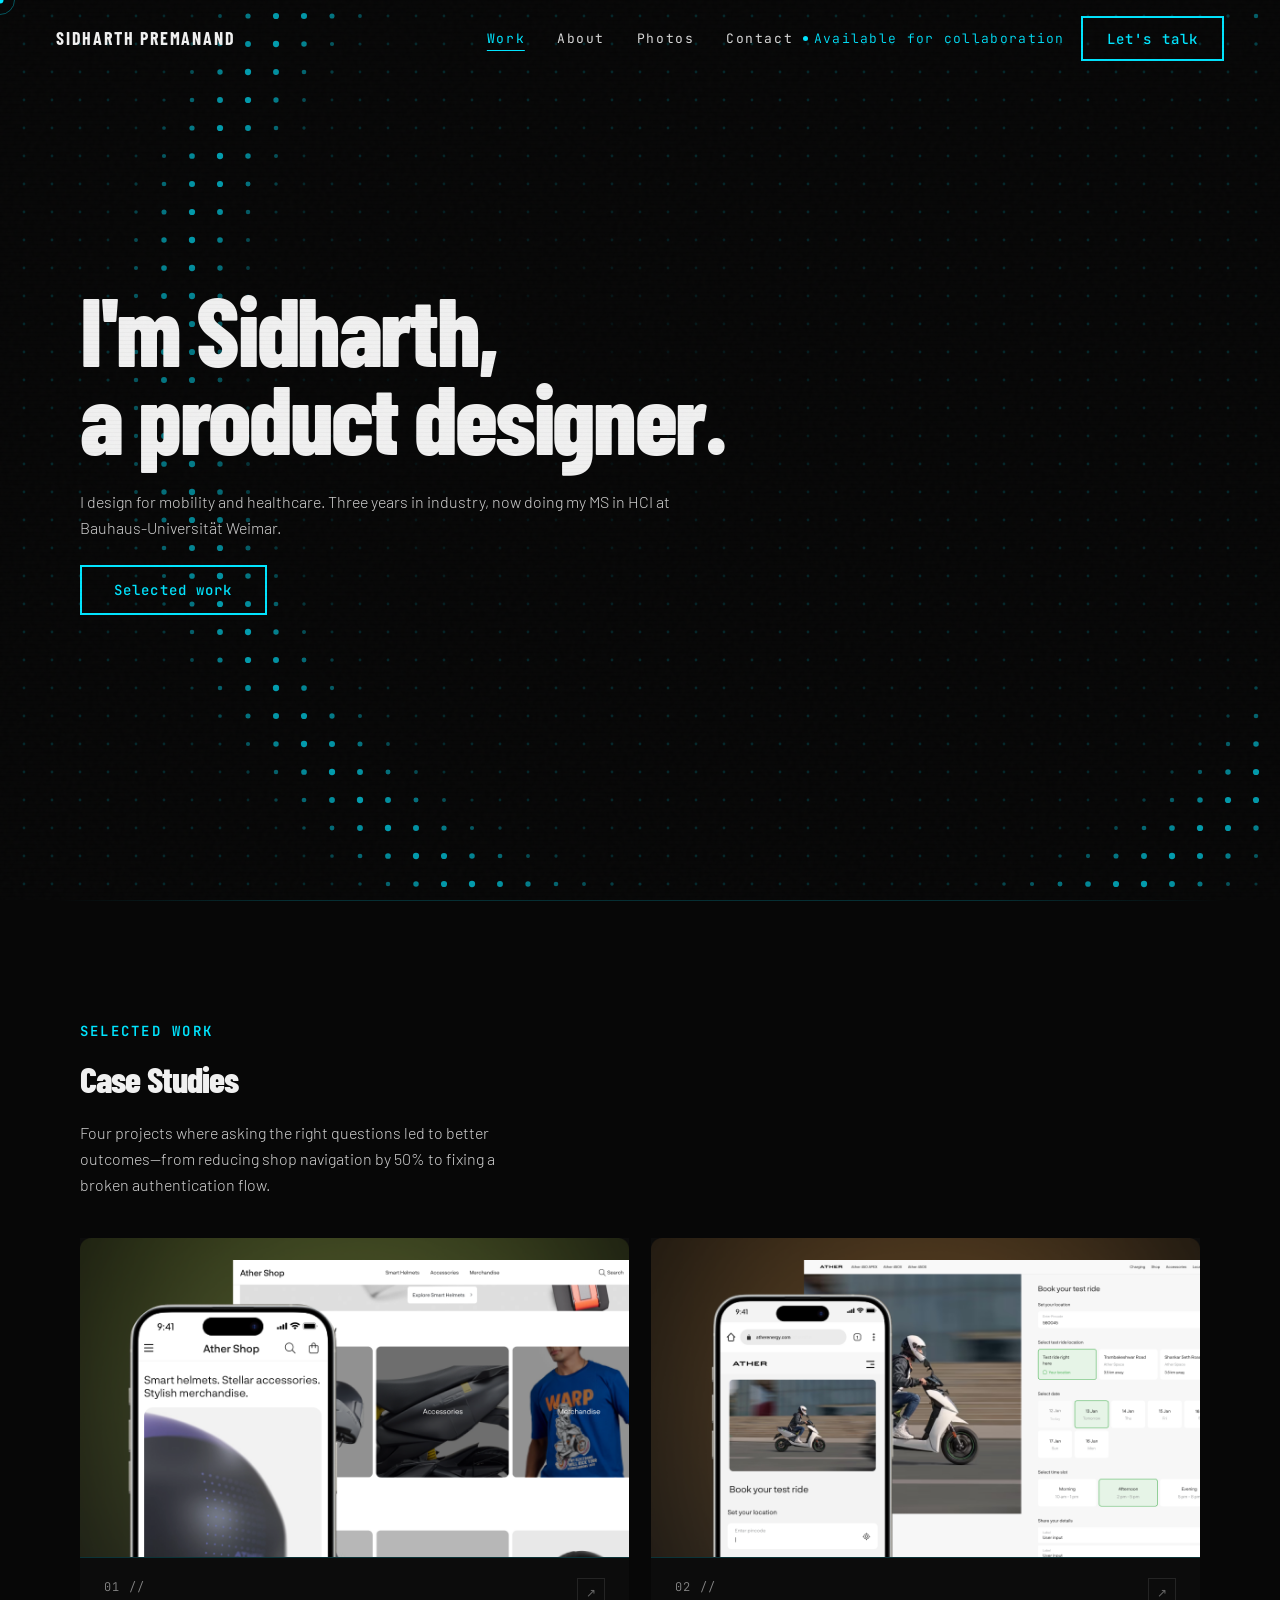
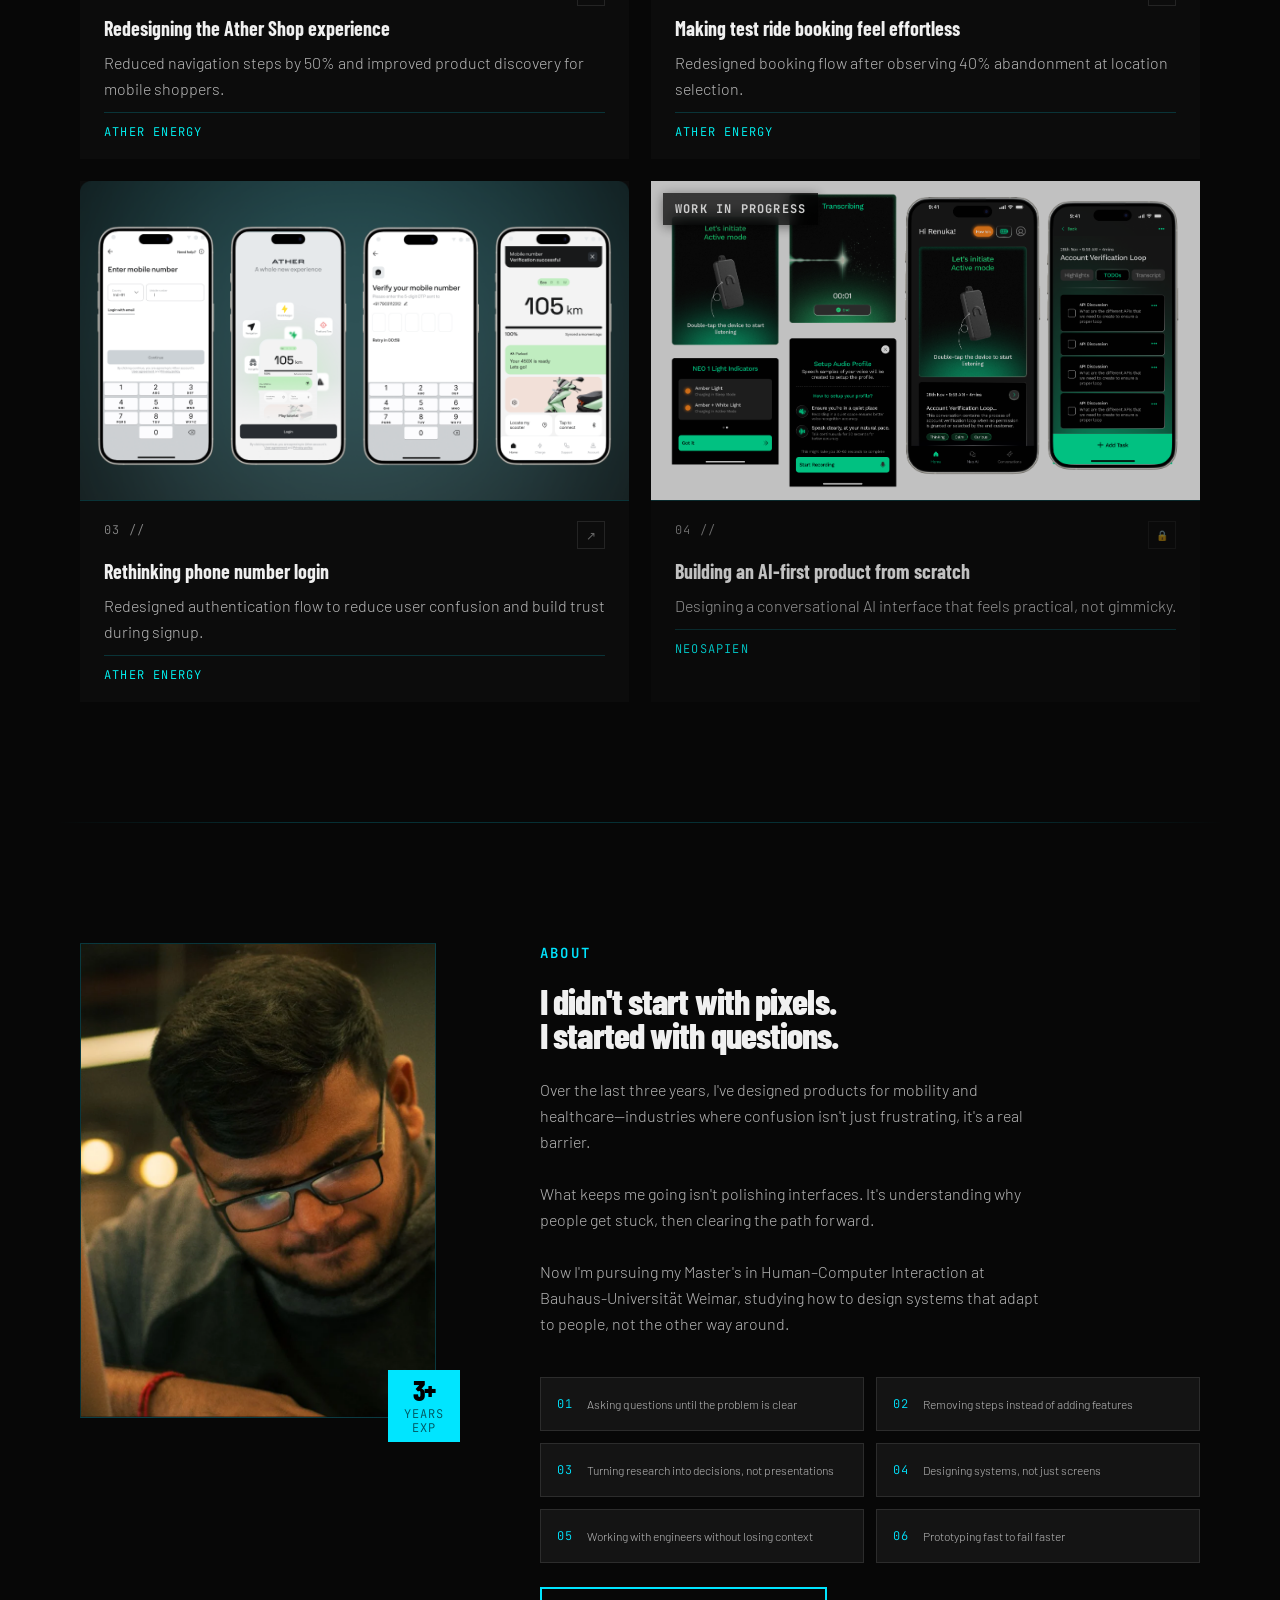
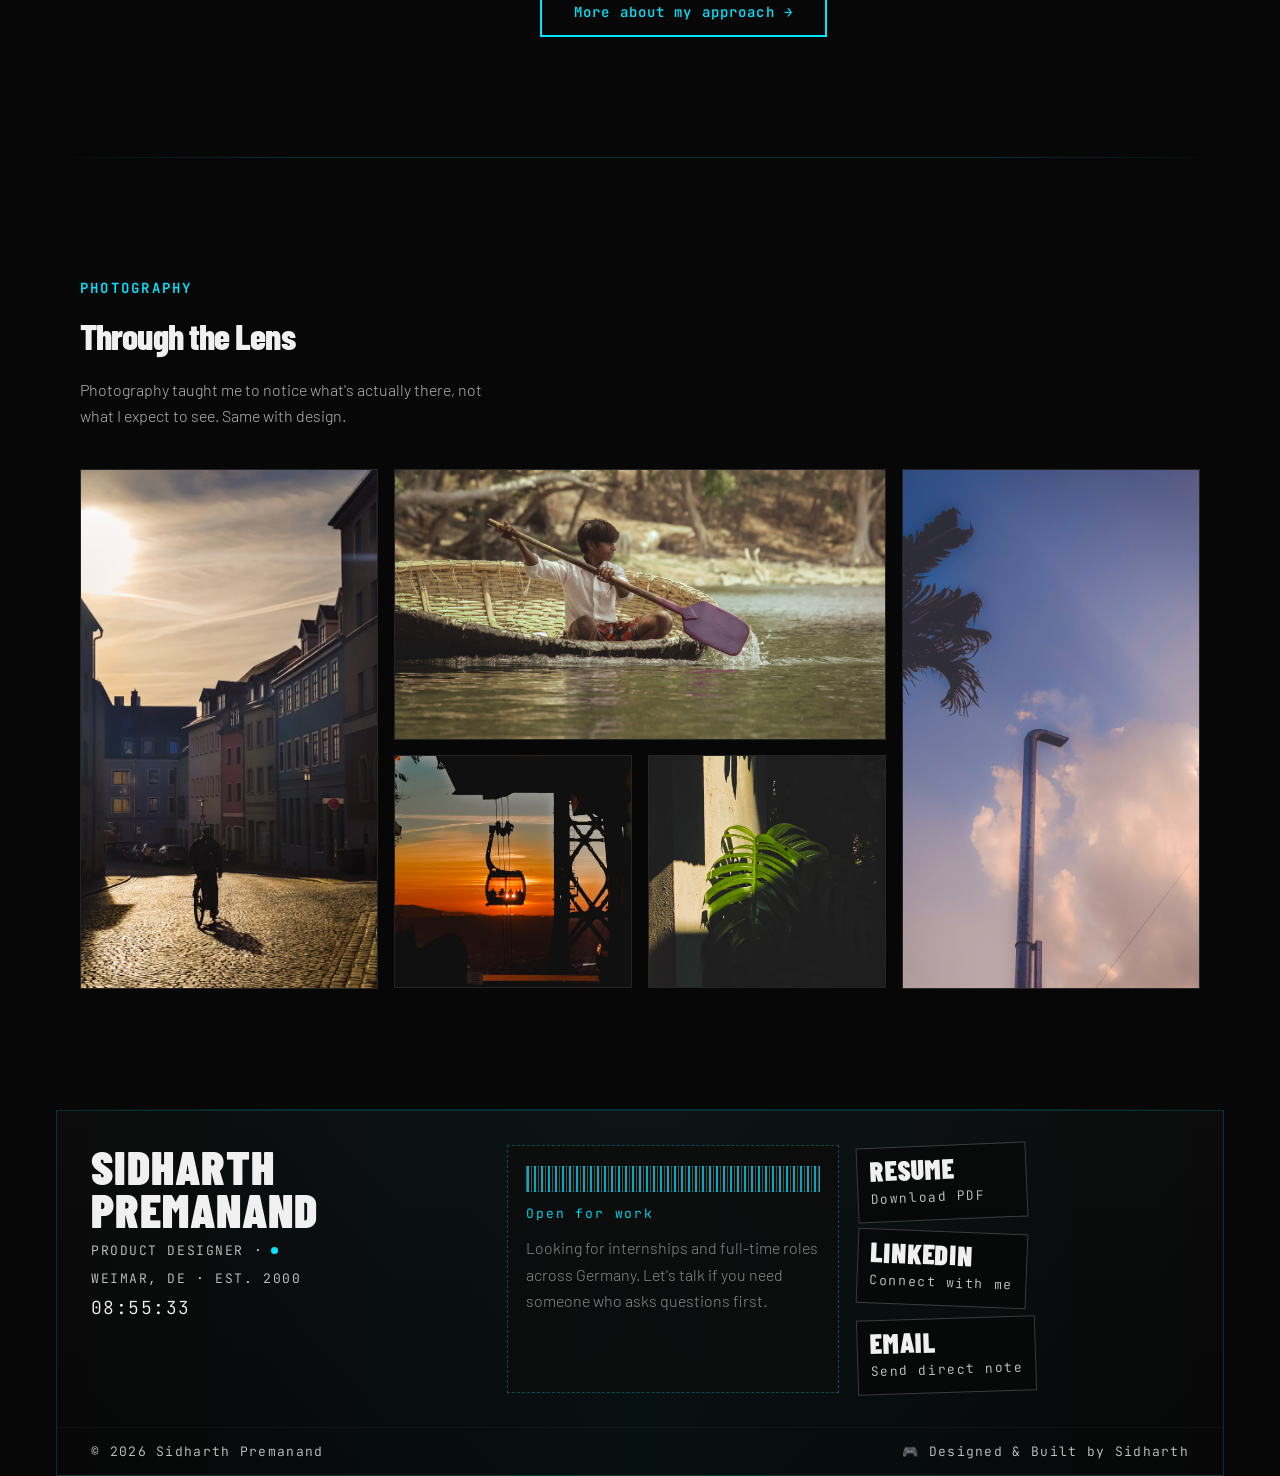
==== commit a409e343: "Update index.html" ====
--- a/index.html
+++ b/index.html
@@ -356,15 +356,14 @@
   <div class="sonar-grid" data-sonar-grid>
     <canvas class="sonar-grid-canvas" aria-hidden="true"></canvas>
     <div class="hero-readability" aria-hidden="true"></div>
-    <div class="hero-left">
-      <h1 class="hero-title" id="hero-title" aria-label="I ask questions until the problem becomes clear. Then I design the solution.">
-        <span class="hero-title-line"><span data-scramble>I ask questions until</span></span>
-        <span class="hero-title-line"><span data-scramble>the problem becomes</span></span>
-        <span class="hero-title-line"><span class="hero-highlight"><span class="outline" data-scramble>clear</span></span><span data-scramble>.</span></span>
+    <div class="hero-left" data-sonar-keepout>
+      <h1 class="hero-title" id="hero-title" aria-label="I'm Sidharth, a product designer.">
+        <span class="hero-title-line"><span data-scramble>I'm Sidharth,</span></span>
+        <span class="hero-title-line"><span data-scramble>a product designer.</span></span>
       </h1>
-      <p class="hero-sub">Product designer with 3+ years turning complex problems into clear solutions for mobility and healthcare. Now pursuing MS in HCI at Bauhaus-Universität Weimar.</p>
+      <p class="hero-sub">I design for mobility and healthcare. Three years in industry, now doing my MS in HCI at Bauhaus-Universität Weimar.</p>
       <div class="hero-actions">
-        <a href="#contact" class="btn-primary" data-cta-hover><span>Let's talk</span></a>
+        <a href="#missions" class="btn-primary" data-cta-hover><span>Selected work</span></a>
       </div>
     </div>
   </div>
@@ -528,7 +527,7 @@
     <div class="footer-zone-left">
       <div class="footer-identity">SIDHARTH PREMANAND</div>
       <div class="footer-meta footer-meta--identity">
-        PRODUCT DESIGNER · <span class="footer-city-dot"></span> Weimar, DE · Est. 1998
+        PRODUCT DESIGNER · <span class="footer-city-dot"></span> WEIMAR, DE · EST. 2000
       </div>
       <div class="footer-clock" id="footer-time">--:--:--</div>
     </div>
@@ -541,15 +540,15 @@
 
     <div class="footer-stamps">
       <a class="footer-stamp" href="assets/docs/Resume.pdf" target="_blank" rel="noopener noreferrer">
-        <span class="footer-stamp-name">Resume</span>
+        <span class="footer-stamp-name">RESUME</span>
         <span class="footer-stamp-sub">Download PDF</span>
       </a>
       <a class="footer-stamp" href="https://www.linkedin.com/in/sidharthpremanand" target="_blank" rel="noopener noreferrer">
-        <span class="footer-stamp-name">LinkedIn</span>
+        <span class="footer-stamp-name">LINKEDIN</span>
         <span class="footer-stamp-sub">Connect with me</span>
       </a>
       <a class="footer-stamp" href="mailto:sidharthpremux@gmail.com">
-        <span class="footer-stamp-name">Email</span>
+        <span class="footer-stamp-name">EMAIL</span>
         <span class="footer-stamp-sub">Send direct note</span>
       </a>
     </div>
@@ -557,12 +556,12 @@
 
   <div class="footer-bottom">
     <div class="footer-bottom-copy">© <span data-current-year>2026</span> Sidharth Premanand</div>
-    <div class="footer-bottom-copy">Designed &amp; Built by Sidharth</div>
+    <div class="footer-bottom-copy">🎮 Designed &amp; Built by Sidharth</div>
   </div>
 </footer>
 
 <script src="assets/js/main.js?v=20260824a"></script>
-<script src="assets/js/sonar-grid.js"></script>
+<script src="assets/js/sonar-grid.js?v=20261021a"></script>
 <script>
 /* NAV SCROLL FROST + ACTIVE SECTION */
 const nav=document.getElementById('nav');
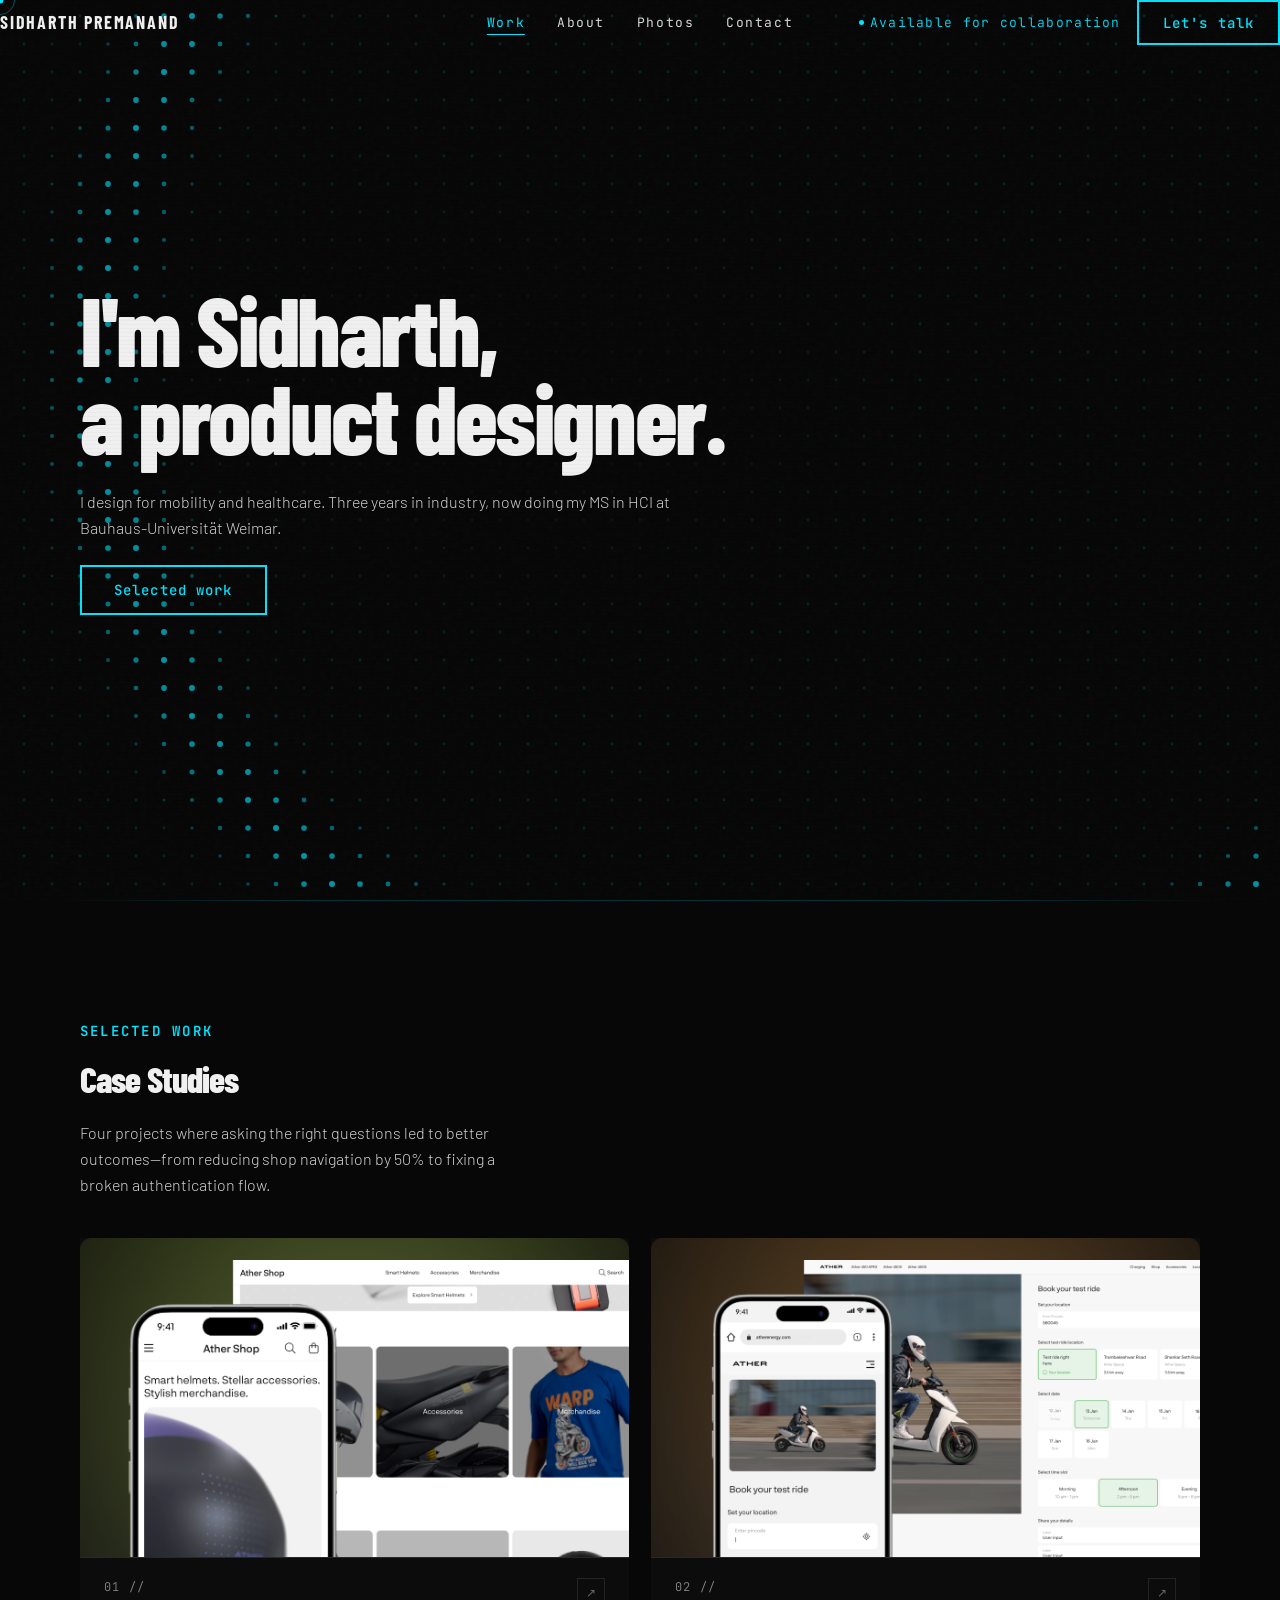
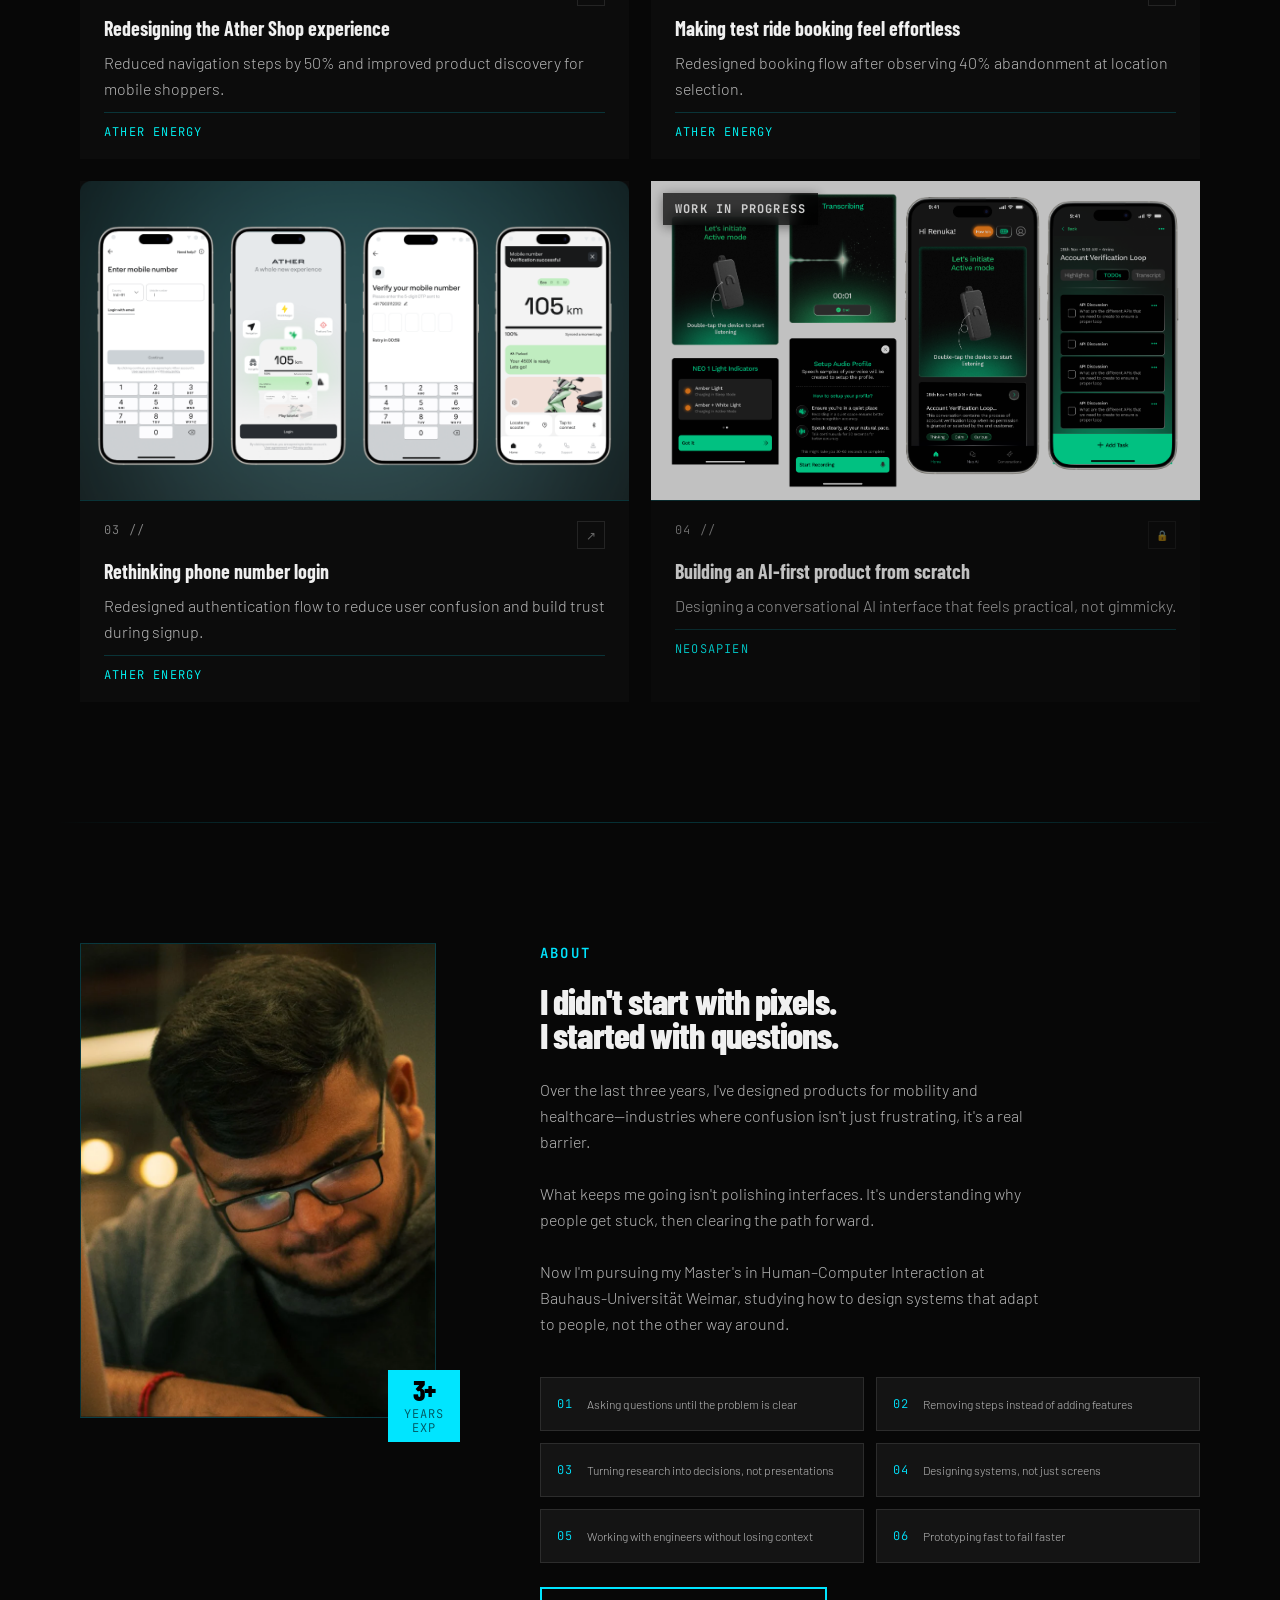
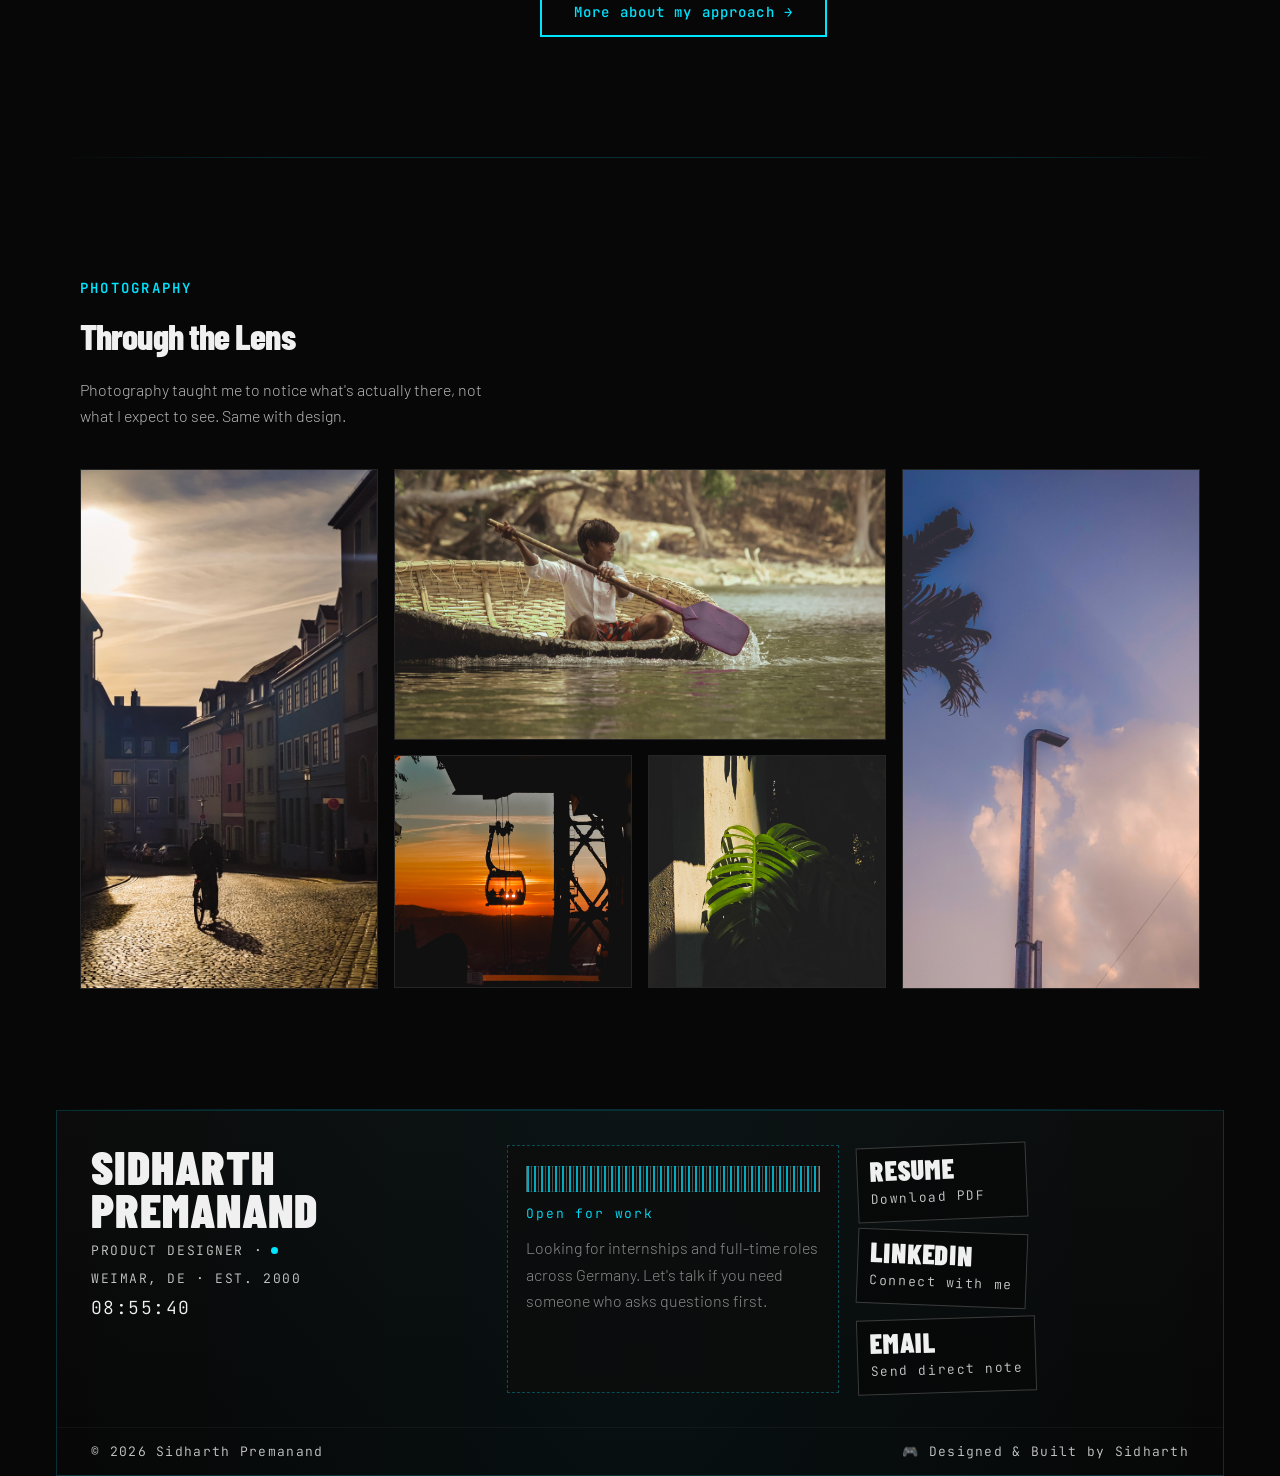
==== commit 93c1b49c: "Updates" ====
--- a/index.html
+++ b/index.html
@@ -23,8 +23,9 @@
 <link rel="icon" type="image/svg+xml" href="data:image/svg+xml,%3Csvg xmlns='http://www.w3.org/2000/svg' viewBox='0 0 100 100'%3E%3Crect width='100' height='100' fill='%23070707'/%3E%3Ctext x='50' y='50' font-family='monospace' font-size='48' font-weight='bold' fill='%2300E5FF' text-anchor='middle' dominant-baseline='central'%3ESP%3C/text%3E%3C/svg%3E">
 <link rel="preconnect" href="https://fonts.googleapis.com">
 <link href="https://fonts.googleapis.com/css2?family=Barlow+Condensed:ital,wght@0,400;0,600;0,700;0,900;1,900&family=JetBrains+Mono:wght@300;400;500&family=Barlow:ital,wght@0,300;0,400;0,500;1,300&display=swap" rel="stylesheet">
-<link rel="stylesheet" href="assets/css/styles.css?v=20261017a">
+<link rel="stylesheet" href="assets/css/styles.css?v=20261024a">
 <link rel="stylesheet" href="assets/css/index.css">
+<link rel="stylesheet" href="assets/css/zoom.css?v=20261027a">
 <style>
 :root{--cyan:#00E5FF;--cyan-dim:rgba(0,229,255,0.08);--cyan-border:rgba(0,229,255,0.18);--magenta:#FF006E;--yellow:#C8FF00;--white:#F0F0F0;--grey:#666;--grey-mid:#444;--grey-dim:#242424;--bg:#070707;--bg-card:#0c0c0c;--bg-raised:#121212;--radius-lg:0;--radius-md:0;--cta-padding-y:16px;--cta-padding-x:32px;--cta-font-size:0.875rem;--cta-nav-padding-y:10px;--cta-nav-padding-x:24px;--cta-nav-font-size:0.875rem;--cta-letter-spacing:0.08em;--type-hero:3.75rem;--type-hero-md:6rem;--type-section:2.25rem;--type-section-md:3rem;--type-card:1.25rem;--type-body:0.875rem;--type-body-md:1rem;--type-meta:0.75rem;--type-btn:0.875rem}
 :is(.btn-primary,.btn-secondary,.section-more-link,.photo-view-more){box-sizing:border-box;height:auto;min-height:0;padding:var(--cta-padding-y) var(--cta-padding-x);display:inline-flex;align-items:center;justify-content:center;font-size:var(--type-btn);font-weight:500;letter-spacing:var(--cta-letter-spacing);line-height:1;text-decoration:none;border-radius:var(--radius-lg)}
@@ -36,7 +37,7 @@
 .scanlines{position:fixed;inset:0;pointer-events:none;z-index:999;background:repeating-linear-gradient(0deg,transparent,transparent 3px,rgba(0,0,0,0.025) 3px,rgba(0,0,0,0.025) 4px)}
 
 /* NAV */
-nav{position:fixed;top:0;left:0;right:0;padding:16px 56px;display:flex;justify-content:space-between;align-items:center;background:transparent;border-bottom:1px solid transparent;z-index:500;transition:background 0.4s,backdrop-filter 0.4s,border-color 0.4s}
+nav{position:fixed;top:0;left:0;right:0;padding:16px var(--page-gutter);display:flex;justify-content:space-between;align-items:center;background:transparent;border-bottom:1px solid transparent;z-index:500;transition:background 0.4s,backdrop-filter 0.4s,border-color 0.4s}
 nav.scrolled{background:rgba(7,7,7,0.9);backdrop-filter:blur(18px);border-color:var(--cyan-border)}
 .nav-brand{font-family:'Barlow Condensed',sans-serif;font-weight:700;font-size:18px;letter-spacing:0.1em;color:var(--white);text-decoration:none;text-transform:uppercase}
 .nav-center{position:absolute;left:50%;transform:translateX(-50%);display:flex;align-items:center;gap:32px}
@@ -190,7 +191,7 @@
   .hero,.sonar-grid{min-height:85vh!important;min-height:85svh!important}
   .sonar-grid{padding:104px 0 72px!important;justify-content:center;padding-top:96px!important}
   .hero-left{width:100%!important;max-width:100%!important;padding:0 24px;box-sizing:border-box}
-  .hero-title{font-size:2.25rem!important;line-height:1.05!important;letter-spacing:-0.025em!important;font-weight:800!important}
+  .hero-title{font-size:2.25rem!important;line-height:1.05!important;letter-spacing:-0.01em!important;font-weight:800!important}
   .hero-title-line{white-space:normal}
   .hero-title-line:nth-child(2){white-space:normal}
   .hero-highlight{white-space:normal}
@@ -455,7 +456,7 @@
 <div class="about-section reveal" id="about">
   <div class="about-visual">
     <div class="about-portrait-frame">
-      <img src="assets/images/portrait-about.webp" alt="Sidharth Premanand" loading="lazy">
+      <img src="assets/images/portrait-about.webp" alt="Sidharth Premanand" loading="lazy" data-no-zoom>
     </div>
     <div class="about-exp"><div class="about-exp-num">3+</div><div class="about-exp-label">Years Exp</div></div>
   </div>
@@ -561,7 +562,8 @@
 </footer>
 
 <script src="assets/js/main.js?v=20260824a"></script>
-<script src="assets/js/sonar-grid.js?v=20261021a"></script>
+<script src="assets/js/zoom.js?v=20261027a"></script>
+<script src="assets/js/sonar-grid.js?v=20261024a"></script>
 <script>
 /* NAV SCROLL FROST + ACTIVE SECTION */
 const nav=document.getElementById('nav');
